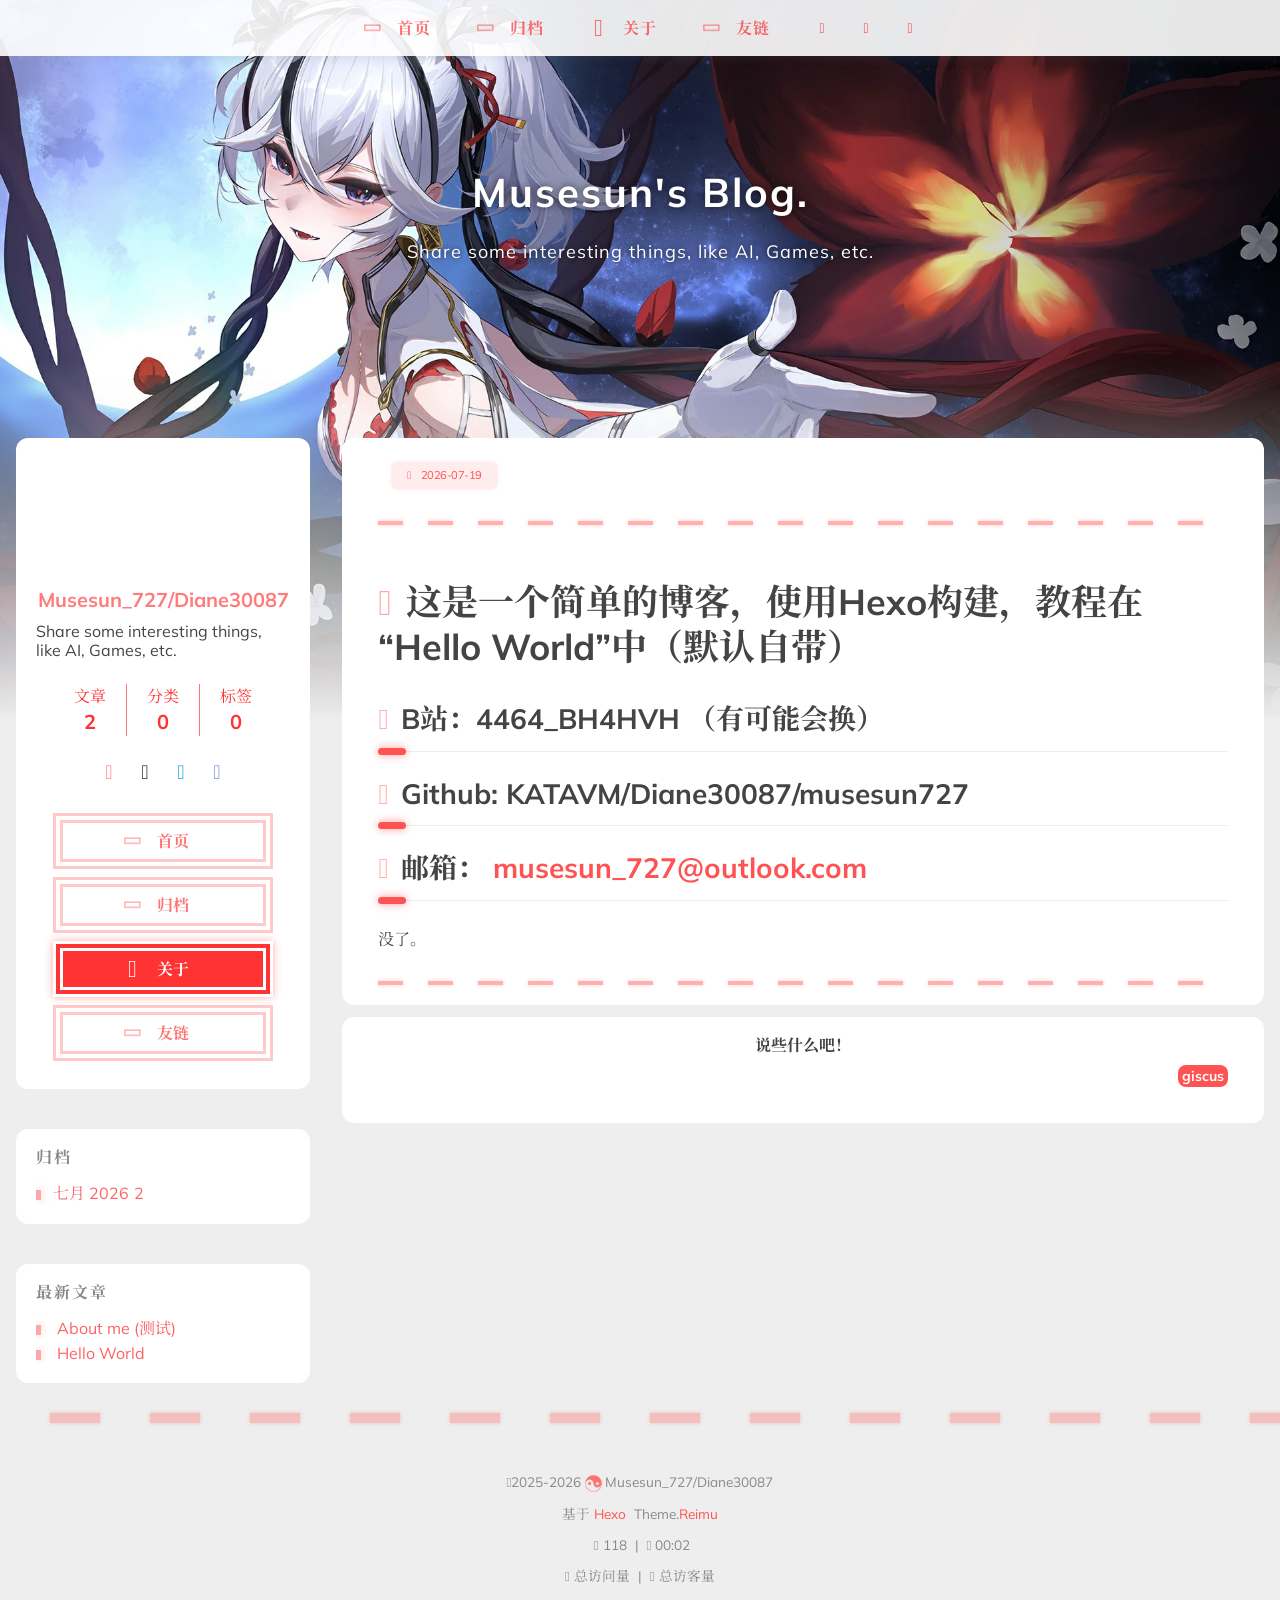
==== about/index.html @ 5d62bbdc "Site updated: 2026-07-19 17:03:33" ====
<!DOCTYPE html>
  <html lang="zh-CN"  
      data-theme-mode="auto"
  >
  <head>
  <meta charset="utf-8">
  
  
    <script async src="https://hm.baidu.com/hm.js?true"></script>
  <script data-pjax>
    var _hmt = _hmt || [];
    _hmt.push(["_trackPageview", location.pathname]);
  </script>

  <script>window.REIMU_CONFIG = {};window.REIMU_CONFIG.icon_font = '4552607_ex15nbittbh';window.REIMU_CONFIG.clipboard_tips = {"success":{"zh-CN":"复制成功 (*^▽^*)"},"fail":{"zh-CN":"复制失败 (ﾟ⊿ﾟ)ﾂ"},"copyright":{"enable":false,"count":50,"license_type":"by-nc-sa"}};window.REIMU_CONFIG.clipboard_tips.copyright.content = '本博客所有文章除特别声明外，均采用 BY-NC-SA 许可协议。转载请注明出处！';window.REIMU_CONFIG.code_block = {"expand":true};window.REIMU_CONFIG.base = 'https://musesun727.github.io';window.REIMU_CONFIG.relative = '/';</script>
  <title>
    Musesun&#39;s Blog.
  </title>
  <meta name="viewport" content="width=device-width, initial-scale=1, shrink-to-fit=no">
    <link rel="preconnect" href="https://fonts.gstatic.com" crossorigin><link rel="preload" as="style" href="https://fonts.googleapis.com/css?family=Mulish:400,400italic,700,700italic|Noto Serif SC:400,400italic,700,700italic&display=swap"><link rel="stylesheet" href="https://fonts.googleapis.com/css?family=Mulish:400,400italic,700,700italic|Noto Serif SC:400,400italic,700,700italic&display=swap" media="print" onload="this.media='all'">
    <link rel="preload" href="//at.alicdn.com/t/c/font_4552607_ex15nbittbh.woff2" as="font" type="font/woff2" crossorigin="anonymous">
    
<link rel="stylesheet" href="/css/loader.css">

    <meta name="description" content="这是一个简单的博客，使用Hexo构建，教程在“Hello World”中（默认自带）  B站：4464_BH4HVH （有可能会换）  Github: KATAVM&#x2F;Diane30087&#x2F;musesun727  邮箱： musesun_727@outlook.com 没了。">
<meta property="og:type" content="website">
<meta property="og:title" content="Musesun&#39;s Blog.">
<meta property="og:url" content="https://musesun727.github.io/about/index.html">
<meta property="og:site_name" content="Musesun&#39;s Blog.">
<meta property="og:description" content="这是一个简单的博客，使用Hexo构建，教程在“Hello World”中（默认自带）  B站：4464_BH4HVH （有可能会换）  Github: KATAVM&#x2F;Diane30087&#x2F;musesun727  邮箱： musesun_727@outlook.com 没了。">
<meta property="og:locale" content="zh_CN">
<meta property="og:image" content="https://musesun727.github.io/images/banner.webp">
<meta property="article:published_time" content="2026-07-19T08:50:37.667Z">
<meta property="article:modified_time" content="2026-07-19T08:50:37.667Z">
<meta property="article:author" content="Musesun_727&#x2F;Diane30087">
<meta name="twitter:card" content="summary">
<meta name="twitter:image" content="https://musesun727.github.io/images/banner.webp">
    <link rel="alternate" href="/atom.xml" title="Musesun's Blog." type="application/atom+xml">
    <link rel="shortcut icon" href="/images/favicon.ico">
  
<link rel="stylesheet" href="/css/style.css">

  <link rel="preload" as="style" onload="this.onload=null;this.rel='stylesheet'" href="https://npm.webcache.cn/photoswipe@5.4.4/dist/photoswipe.css" integrity="sha384-IfxC36XL/toUyJ939C73PcgMuRzAZuIzZxE38drsmO5p6jD7ei+Zx/1oA/0l8ysE" crossorigin="anonymous">
      <link rel="preload" as="style" onload="this.onload=null;this.rel='stylesheet'" href="https://npm.webcache.cn/katex@0.16.24/dist/katex.min.css" integrity="sha384-tTgKLjMYmJr94v8qu2PE5MUGSMbyN2xiH266JUB3gpm8vnnJywd1dWSOEfrFz+YI" crossorigin="anonymous">
    
<script src="https://npm.webcache.cn/pace-js@1.2.4/pace.min.js" integrity="sha384-k6YtvFUEIuEFBdrLKJ3YAUbBki333tj1CSUisai5Cswsg9wcLNaPzsTHDswp4Az8" crossorigin="anonymous"></script>

    
<link rel="stylesheet" href="https://npm.webcache.cn/@reimujs/aos@0.1.2/dist/aos.css" integrity="sha384-GMRP93c6Hkz9JVKGAuRR3nTS7M07RwPgTFenXiosjq2VbVgvdDNcz1g6Mkj8AONa" crossorigin="anonymous">

<meta name="generator" content="Hexo 8.1.2"></head>

  <body>
      <div id='loader'>
    <div class="loading-left-bg loading-bg"></div>
    <div class="loading-right-bg loading-bg"></div>
    <div class="spinner-box">
      <div class="loading-taichi rotate">
          <svg width="150" height="150" viewBox="0 0 1024 1024" class="icon" version="1.1" xmlns="https://www.w3.org/2000/svg" shape-rendering="geometricPrecision">
            <path d="M303.5 432A80 80 0 0 1 291.5 592A80 80 0 0 1 303.5 432z" fill="var(--red-1, #ff5252)" />
            <path d="M512 65A447 447 0 0 1 512 959L512 929A417 417 0 0 0 512 95A417 417 0 0 0 512 929L512 959A447 447 0 0 1 512 65z 
           M512 95A417 417 0 0 1 929 512A208.5 208.5 0 0 1 720.5 720.5L720.5 592A80 80 0 0 0 720.5 432A80 80 0 0 0 720.5 592L720.5 720.5A208.5 208.5 0 0 1 512 512A208.5 208.5 0 0 0 303.5 303.5A208.5 208.5 0 0 0 95 512A417 417 0 0 1 512 95z" fill="var(--red-1, #ff5252)" />
          </svg>
      </div>
      <div class="loading-word">少女祈祷中...</div>
    </div>
  </div>
  <script>
    var time = null;
    var loaderEl = document.getElementById('loader');
    var startLoading = () => {
      time = Date.now();
      loaderEl.classList.remove("loading");
    }
    var hideLoader = () => {
      document.body.style.overflow = 'auto';
      loader.classList.add('loading');
    };

    var endLoading = () => {
      if (!time) {
        hideLoader();
      } else {
        if (Date.now() - time > 500) {
          time = null;
          hideLoader();
        } else {
          setTimeout(endLoading, 500 - (Date.now() - time));
          time = null;
        }
      }
    }
    window.addEventListener('DOMContentLoaded', endLoading);
    loaderEl.addEventListener('click', endLoading);
  </script>
<div id="copy-tooltip"></div>
<div id="heatmap-tooltip"></div>


    <div id="container">
      <div id="wrap">
        <div id="header-nav">
  <nav id="main-nav" aria-label="Primary navigation">
        <a class="main-nav-link-wrap" href="/">
            <div class="main-nav-icon icon rotate">
                &#xe62b;
            </div>
          <span class="main-nav-link">首页</span>
        </a>
        <a class="main-nav-link-wrap" href="/archives">
            <div class="main-nav-icon icon rotate">
                &#xe62b;
            </div>
          <span class="main-nav-link">归档</span>
        </a>
        <a class="main-nav-link-wrap" href="/about">
            <div class="main-nav-icon icon ">
                  &#xf0c1;
            </div>
          <span class="main-nav-link">关于</span>
        </a>
        <a class="main-nav-link-wrap" href="/friend">
            <div class="main-nav-icon icon rotate">
                &#xe62b;
            </div>
          <span class="main-nav-link">友链</span>
        </a>
    <a id="main-nav-toggle" class="nav-icon" aria-label="Toggle navigation" role="button"></a>
  </nav>
  <nav id="sub-nav" aria-label="Secondary navigation">
      <a id="nav-rss-link" class="nav-icon" href="/atom.xml" title="RSS 订阅" aria-label="RSS 订阅" target="_blank"></a>
      <a id="nav-search-btn" class="nav-icon popup-trigger" title="搜索" aria-label="搜索"></a>
  </nav>
</div>
<header id="header" aria-label="Site header">
      <picture>
      </picture>
        <img  fetchpriority="high" src="/images/banner.webp" alt="">
  <div id="header-outer">
    <div id="header-title">
          <span id="logo">
            <h1 data-aos="slide-up">Musesun&#39;s Blog.</h1>
          </span>
        <h2 id="subtitle-wrap" data-aos="slide-down">
              <span id="subtitle">Share some interesting things, like AI, Games, etc.</span>
        </h2>
    </div>
  </div>
</header>

        <div id="content" aria-label="Page content" class="sidebar-left"  >
          <aside id="sidebar" aria-label="Sidebar">
  <div class="sidebar-wrapper-container ">
  <div class="sidebar-wrapper">
    <div class="sidebar-wrap" data-aos="fade-up">
        <div class="sidebar-author">
  <img data-src="/avatar/avatar.png" data-sizes="auto" alt="Musesun_727/Diane30087" class="lazyload">
  <div class="sidebar-author-name">Musesun_727/Diane30087</div>
  <div class="sidebar-description">Share some interesting things, like AI, Games, etc.</div>
</div>
<div class="sidebar-state">
  <div class="sidebar-state-article">
    <div>文章</div>
    <div class="sidebar-state-number">2</div>
  </div>
  <div class="sidebar-state-category">
    <div>分类</div>
    <div class="sidebar-state-number">0</div>
  </div>
  <div class="sidebar-state-tag">
    <div>标签</div>
    <div class="sidebar-state-number">0</div>
  </div>
</div>
<div class="sidebar-social" >
    <div class="icon-email sidebar-social-icon">
      <a href=mailto:musesun_727@outlook.com itemprop="url" target="_blank" aria-label="email" rel="noopener nofollow noreferrer"></a>
    </div>
    <div class="icon-github sidebar-social-icon">
      <a href=https://github.com/KATAVM itemprop="url" target="_blank" aria-label="github" rel="noopener nofollow noreferrer"></a>
    </div>
    <div class="icon-bilibili sidebar-social-icon">
      <a href=https://space.bilibili.com/1341647978?spm_id_from=333.1007.0.0 itemprop="url" target="_blank" aria-label="bilibili" rel="noopener nofollow noreferrer"></a>
    </div>
    <div class="icon-discord sidebar-social-icon">
      <a href=https://discordapp.com/users/musesun-_- itemprop="url" target="_blank" aria-label="discord" rel="noopener nofollow noreferrer"></a>
    </div>
</div>
<div class="sidebar-menu">
      <div class="sidebar-menu-link-wrap">
        <a class="sidebar-menu-link-dummy" href="/" aria-label="首页"></a>
          <div class="sidebar-menu-icon icon rotate">
              &#xe62b;
          </div>
        <div class="sidebar-menu-link">首页</div>
      </div>
      <div class="sidebar-menu-link-wrap">
        <a class="sidebar-menu-link-dummy" href="/archives" aria-label="归档"></a>
          <div class="sidebar-menu-icon icon rotate">
              &#xe62b;
          </div>
        <div class="sidebar-menu-link">归档</div>
      </div>
      <div class="sidebar-menu-link-wrap">
        <a class="sidebar-menu-link-dummy" href="/about" aria-label="关于"></a>
          <div class="sidebar-menu-icon icon ">
                &#xf0c1;
          </div>
        <div class="sidebar-menu-link">关于</div>
      </div>
      <div class="sidebar-menu-link-wrap">
        <a class="sidebar-menu-link-dummy" href="/friend" aria-label="友链"></a>
          <div class="sidebar-menu-icon icon rotate">
              &#xe62b;
          </div>
        <div class="sidebar-menu-link">友链</div>
      </div>
</div>

    </div>
  </div>
  <div class="sidebar-widget">
      
      
      
        <div class="widget-wrapper">
    <div class="widget-wrap" data-aos="fade-up">
      <h3 class="widget-title">归档</h3>
      <div class="widget">
        <ul class="archive-list"><li class="archive-list-item"><a class="archive-list-link" href="/archives/2026/07/">七月 2026</a><span class="archive-list-count">2</span></li></ul>
      </div>
    </div>
  </div>

        <div class="widget-wrapper">
    <div class="widget-wrap" data-aos="fade-up">
      <h3 class="widget-title">最新文章</h3>
      <div class="widget">
        <ul>
            <li>
              <a href="/2026/07/19/about/" title="About me (测试)">About me (测试)</a>
            </li>
            <li>
              <a href="/2026/07/19/hello-world/" title="Hello World">Hello World</a>
            </li>
        </ul>
      </div>
    </div>
  </div>

  </div>
  </div>
</aside>

          <section id="main" aria-label="Main content"><article id="page-" class="h-entry article" itemscope itemtype="https://schema.org/BlogPosting">
  <div class="article-inner" data-aos="fade-up">
    <div class="article-meta">
      <div class="article-date">
  <span class="article-date-link icon-calendar" data-aos="zoom-in">
    <time datetime="2026-07-19T08:50:37.667Z" itemprop="datePublished">2026-07-19</time>
    <time style="display: none;" id="post-update-time">2026-07-19</time>
  </span>
</div>

    </div>
    
    <div class="hr-line"></div>
    
    <div class="e-content article-entry" itemprop="articleBody">
        <h1 id="这是一个简单的博客使用hexo构建教程在hello-world中默认自带"><a class="markdownIt-Anchor" href="#这是一个简单的博客使用hexo构建教程在hello-world中默认自带"></a> 这是一个简单的博客，使用Hexo构建，教程在“Hello World”中（默认自带）</h1>
<h2 id="b站4464_bh4hvh-有可能会换"><a class="markdownIt-Anchor" href="#b站4464_bh4hvh-有可能会换"></a> B站：4464_BH4HVH （有可能会换）</h2>
<h2 id="github-katavmdiane30087musesun727"><a class="markdownIt-Anchor" href="#github-katavmdiane30087musesun727"></a> Github: KATAVM/Diane30087/musesun727</h2>
<h2 id="邮箱-musesun_727outlookcom"><a class="markdownIt-Anchor" href="#邮箱-musesun_727outlookcom"></a> 邮箱： <a href="mailto:musesun_727@outlook.com">musesun_727@outlook.com</a></h2>
<p>没了。</p>

    </div>
    <footer class="article-footer">
      
      
    </footer>
  </div>
  
</article>

  <section id="comments" data-aos="fade-up">
    <div class="comment-header">
        
      <h2 class="comment-title">说些什么吧！</h2>
      <div class="comment-selector">
        <div class="comment-selector-wrap">
            <div class="selector-item" data-selector="giscus">
              <span>giscus</span>
            </div>
        </div>
      </div>
    </div>
    <div class="comment-content">
          <div class="comment giscus-comment" data-aos="fade-up"
            id="giscus-comment">
          </div>
    </div>
  </section>

</section>
        </div>
        <footer id="footer" aria-label="Site footer">
  <div style="width: 100%; overflow: hidden">
    <div class="footer-line"></div>
  </div>
  <div id="footer-info">
    <div>
      <span class="icon-copyright"></span>
        2025-2026
        <span class="footer-info-sep rotate"></span>
      Musesun_727/Diane30087
    </div>
      <div>
        基于&nbsp;<a href="https://hexo.io/" rel="noopener nofollow noreferrer" target="_blank">Hexo</a>&nbsp;
        Theme.<a href="https://github.com/D-Sketon/hexo-theme-reimu" rel="noopener nofollow noreferrer" target="_blank">Reimu</a>
      </div>
      <div>
        <span class="icon-brush"></span>
        118
        &nbsp;|&nbsp;
        <span class="icon-coffee"></span>
        00:02
      </div>
      <div>
        <span class="icon-eye"></span>
        <span id="busuanzi_container_site_pv">总访问量&nbsp;<span id="busuanzi_value_site_pv"></span></span>
        &nbsp;|&nbsp;
        <span class="icon-user"></span>
        <span id="busuanzi_container_site_uv">总访客量&nbsp;<span id="busuanzi_value_site_uv"></span></span>
      </div>
  </div>
</footer>

          <div class="sidebar-top">
            <div class="sidebar-top-taichi rotate"></div>
            <div class="arrow-up"></div>
          </div>
        <div id="mask" class="hide"></div>
      </div>
      <nav id="mobile-nav" aria-label="Mobile navigation">
  <div class="sidebar-wrap">
      <div class="sidebar-author">
  <img data-src="/avatar/avatar.png" data-sizes="auto" alt="Musesun_727/Diane30087" class="lazyload">
  <div class="sidebar-author-name">Musesun_727/Diane30087</div>
  <div class="sidebar-description">Share some interesting things, like AI, Games, etc.</div>
</div>
<div class="sidebar-state">
  <div class="sidebar-state-article">
    <div>文章</div>
    <div class="sidebar-state-number">2</div>
  </div>
  <div class="sidebar-state-category">
    <div>分类</div>
    <div class="sidebar-state-number">0</div>
  </div>
  <div class="sidebar-state-tag">
    <div>标签</div>
    <div class="sidebar-state-number">0</div>
  </div>
</div>
<div class="sidebar-social" >
    <div class="icon-email sidebar-social-icon">
      <a href=mailto:musesun_727@outlook.com itemprop="url" target="_blank" aria-label="email" rel="noopener nofollow noreferrer"></a>
    </div>
    <div class="icon-github sidebar-social-icon">
      <a href=https://github.com/KATAVM itemprop="url" target="_blank" aria-label="github" rel="noopener nofollow noreferrer"></a>
    </div>
    <div class="icon-bilibili sidebar-social-icon">
      <a href=https://space.bilibili.com/1341647978?spm_id_from=333.1007.0.0 itemprop="url" target="_blank" aria-label="bilibili" rel="noopener nofollow noreferrer"></a>
    </div>
    <div class="icon-discord sidebar-social-icon">
      <a href=https://discordapp.com/users/musesun-_- itemprop="url" target="_blank" aria-label="discord" rel="noopener nofollow noreferrer"></a>
    </div>
</div>
<div class="sidebar-menu">
      <div class="sidebar-menu-link-wrap">
        <a class="sidebar-menu-link-dummy" href="/" aria-label="首页"></a>
          <div class="sidebar-menu-icon icon rotate">
              &#xe62b;
          </div>
        <div class="sidebar-menu-link">首页</div>
      </div>
      <div class="sidebar-menu-link-wrap">
        <a class="sidebar-menu-link-dummy" href="/archives" aria-label="归档"></a>
          <div class="sidebar-menu-icon icon rotate">
              &#xe62b;
          </div>
        <div class="sidebar-menu-link">归档</div>
      </div>
      <div class="sidebar-menu-link-wrap">
        <a class="sidebar-menu-link-dummy" href="/about" aria-label="关于"></a>
          <div class="sidebar-menu-icon icon ">
                &#xf0c1;
          </div>
        <div class="sidebar-menu-link">关于</div>
      </div>
      <div class="sidebar-menu-link-wrap">
        <a class="sidebar-menu-link-dummy" href="/friend" aria-label="友链"></a>
          <div class="sidebar-menu-icon icon rotate">
              &#xe62b;
          </div>
        <div class="sidebar-menu-link">友链</div>
      </div>
</div>

  </div>
</nav>

    </div>
      <div class="site-search">
        <div class="reimu-popup popup">
          <div class="reimu-search">
            <div class="reimu-search-input-icon"></div>
            <div id="reimu-search-input"></div>
            <div class="popup-btn-close"></div>
          </div>
          <div class="reimu-results">
            <div id="reimu-stats"></div>
            <div id="reimu-hits"></div>
            <div id="reimu-pagination" class="reimu-pagination"></div>
          </div>
          <img class="reimu-bg" src="/images/reimu.png" loading="lazy" decoding="async" fetchpriority="low"/>
        </div>
      </div>
    
<script src="https://npm.webcache.cn/lazysizes@5.3.2/lazysizes.min.js" integrity="sha384-3gT&#x2F;vsepWkfz&#x2F;ff7PpWNUeMzeWoH3cDhm&#x2F;A8jM7ouoAK0&#x2F;fP&#x2F;9bcHHR5kHq2nf+e" crossorigin="anonymous"></script>


<script src="https://npm.webcache.cn/clipboard@2.0.11/dist/clipboard.min.js" integrity="sha384-J08i8An&#x2F;QeARD9ExYpvphB8BsyOj3Gh2TSh1aLINKO3L0cMSH2dN3E22zFoXEi0Q" crossorigin="anonymous"></script>




<script src="/js/script.js"></script>


  
<script src="/js/aos.js"></script>

  <script>
    var aosInit = () => {
      AOS.init({
        duration: 1000,
        easing: "ease",
        once: true,
        offset: 50,
      });
    };
    if (document.readyState === 'loading') {
      document.addEventListener('DOMContentLoaded', aosInit);
    } else {
      aosInit();
    }
  </script>


<script src="/js/pjax_script.js" data-pjax></script>


  
<script src="/js/generator_search.js" defer></script>



  <script>
    var setupFirework = () => {
      if (!false || !window.matchMedia('(max-width: 768px)').matches) {
        window.firework && window.firework(JSON.parse('{"excludeElements":["a","button"],"particles":[{"shape":"circle","move":["emit"],"easing":"easeOutExpo","colors":["var(--red-1)","var(--red-2)","var(--red-3)","var(--red-4)"],"number":20,"duration":[1200,1800],"shapeOptions":{"radius":[16,32],"alpha":[0.3,0.5]}},{"shape":"circle","move":["diffuse"],"easing":"easeOutExpo","colors":["var(--red-0)"],"number":1,"duration":[1200,1800],"shapeOptions":{"radius":20,"alpha":[0.2,0.5],"lineWidth":6}}]}'));
      }
    }
  </script>
  
<script src="https://npm.webcache.cn/mouse-firework@0.2.0/dist/index.umd.js" integrity="sha384-qi9WggRt19tv8Vc7pCHW3ulMNLwrn515zaLEWZjl1px07vz8+pUoWX8n1rgq282T" crossorigin="anonymous" onload="setupFirework()" defer></script>






<div id="lazy-script">
  <div>
      
      
      <script data-pjax>
        window.REIMU_POST = {
          author: "Musesun_727/Diane30087",
          title: "",
          url: "https://musesun727.github.io/about/index.html",
          excerpt: "",
          description: "",
          stripContent: " 这是一个简单的博客，使用Hexo构建，教程在“Hello World”中（默认自带）  B站：4464_BH4HVH （有可能会换）  Github: KATAVM/Diane30087/musesun727  邮箱： musesun_727@outlook.com 没了。 ",
          date: "Sun Jul 19 2026 16:50:37 GMT+0800",
          updated: "Sun Jul 19 2026 16:50:37 GMT+0800",
          cover: "/images/banner.webp",
        };
      </script>
        
<script src="/js/insert_highlight.js" data-pjax></script>

      
<script src="/js/tabs.js" data-pjax defer></script>

      <script type="module" data-pjax>
        (async () => {
          const PhotoSwipeLightbox = (await safeImport("https://npm.webcache.cn/photoswipe@5.4.4/dist/photoswipe-lightbox.esm.min.js", "sha384-DiL6M/gG+wmTxmCRZyD1zee6lIhawn5TGvED0FOh7fXcN9B0aZ9dexSF/N6lrZi/")).default;
          const initPswp = (gallery, children) => {
            if (_$$(`${gallery} ${children}`).length > 0) {
              new PhotoSwipeLightbox({
                gallery,
                children,
                pswpModule: () => safeImport("https://npm.webcache.cn/photoswipe@5.4.4/dist/photoswipe.esm.min.js", "sha384-WkkO3GCmgkC3VQWpaV8DqhKJqpzpF9JoByxDmnV8+oTJ7m3DfYEWX1fu1scuS4+s")
              }).init();
            }
          }
          const pswp = () => {
            initPswp('.article-entry', 'a.article-gallery-item');
            initPswp('.article-gallery', 'a.article-gallery-item');
          }
          pswp();
        })();
      </script>
        

<script data-pjax>
  var loadScript = (src, integrity) => {
    const script = document.createElement('script');
    script.src = src;
    if (integrity) script.integrity = integrity;
    script.crossOrigin = 'anonymous';
    return script;
  };

  var commentConfigKeys = ["giscus"];
  var commentConfig = {
    giscus: {
      enable: true,
      load: async () => {
        const container = document.querySelector('.giscus-comment');
        if (!container) return;
        container.style.display = 'block';

        // 删除可能已存在的 giscus 脚本和 iframe
        const existingScript = container.querySelector('script[src*="giscus.app/client.js"]');
        if (existingScript) existingScript.remove();
        const existingFrame = document.querySelector('iframe.giscus-frame');
        if (existingFrame) existingFrame.remove();

        const giscusScript = document.createElement('script');
        const domMode = document.documentElement.getAttribute("data-theme");
        const defaultTheme = { dark: 'dark', light: 'light' };
        const customTheme = {
          dark: '' ? '' : new URL('/css/giscus_reimu_dark.css', window.location.origin).href,
          light:'' ? '' : new URL('/css/giscus_reimu_light.css', window.location.origin).href
        }; 
        const hasGiscusCorsHeader = async (url) => {
          if (!url) return false;
          if (!url.startsWith('http')) return true; // not a url, maybe a name of built-in theme
          try {
            let response = await fetch(url, { method: 'HEAD', cache: 'no-store' });
            if (response.status === 405) {
              response = await fetch(url, { method: 'GET', cache: 'no-store' });
            }
            const allowOrigin = response.headers.get('access-control-allow-origin') || '';
            return allowOrigin === '*' || allowOrigin.split(',').map(value => value.trim()).includes('https://giscus.app');
          } catch {
            return false;
          }
        };
        let giscusTheme = defaultTheme;
        const [darkCorsOk, lightCorsOk] = await Promise.all([
          hasGiscusCorsHeader(customTheme.dark),
          hasGiscusCorsHeader(customTheme.light)
        ]);
        if (darkCorsOk && lightCorsOk) {
          giscusTheme = customTheme;
        }

        const docLang = document.documentElement.lang || 'en';
        const langBase = docLang.split('-')[0];
        const supportedLangs = ['ar', 'be', 'bg', 'ca', 'cs', 'da', 'de', 'en', 
        'eo', 'es', 'eu', 'fa', 'fr', 'gr', 'hbs', 'he', 'hu', 'id', 'it', 'ja', 
        'kh', 'ko', 'nl', 'pl', 'pt', 'ro', 'ru', 'th', 'tr', 'uk', 'uz', 'vi', 'zh-CN', 'zh-HK', 'zh-TW'];
        const giscusLang = supportedLangs.includes(docLang) ? docLang : supportedLangs.includes(langBase) ? langBase : 'en';

        giscusScript.src = 'https://giscus.app/client.js';
        giscusScript.setAttribute('data-repo', 'KATAVM/gs_app');
        giscusScript.setAttribute('data-repo-id', 'R_kgDOTc-tSQ');
        giscusScript.setAttribute('data-category', 'General'); 
        giscusScript.setAttribute('data-category-id', 'DIC_kwDOTc-tSc4DBgKu');
        giscusScript.setAttribute('data-mapping', '0');
        giscusScript.setAttribute('data-strict', '0');
        giscusScript.setAttribute('data-reactions-enabled', '1');
        giscusScript.setAttribute('data-emit-metadata', '0');
        giscusScript.setAttribute('data-input-position', 'bottom');
        giscusScript.setAttribute('data-theme', domMode === 'dark' ? giscusTheme.dark : giscusTheme.light);
        giscusScript.setAttribute('data-lang', giscusLang);
        giscusScript.setAttribute('crossorigin', 'anonymous');
        giscusScript.async = true;
        container.appendChild(giscusScript);
        const themeHandler = (e) => {
          const isDark = e.detail.isDark;
          const iframe = document.querySelector('iframe.giscus-frame');
          if (!iframe || !iframe.contentWindow) {
            document.body.removeEventListener('reimu:theme-set', themeHandler);
            return;
          }
          iframe.contentWindow.postMessage({ giscus: { setConfig: { theme: isDark ? giscusTheme.dark : giscusTheme.light } } }, 'https://giscus.app');
        };
        document.body.addEventListener('reimu:theme-set', themeHandler);
      }
    },
  }
  commentConfig.enable = commentConfigKeys.some(key => commentConfig[key].enable);

  var defaultComment = '';
  if (commentConfig.enable) {
    // 1. 首先检查localStorage中是否有保存的评论类型
    var savedCommentType = localStorage.getItem('commentType');
    
    // 2. 如果localStorage中有值且对应的评论系统可用，就使用它
    if (savedCommentType) {
      if (commentConfig[savedCommentType]?.enable) {
        defaultComment = savedCommentType;
      }
    }
    
    // 3. 如果localStorage无效，检查配置的默认评论系统
    if (!defaultComment) {
      var configDefault = 'waline';
      if (commentConfig[configDefault]?.enable) {
        defaultComment = configDefault;
      }
    }
    
    // 4. 如果前两项都无效，按指定顺序找到第一个可用的评论系统
    if (!defaultComment) {
      defaultComment = commentConfigKeys.find(sys => commentConfig[sys].enable) || '';
    }
  }
  function loadComments() {
    if (!commentConfig.enable) return;
    const loadedComments = {
      valine: false,
      waline: false,
      twikoo: false,
      gitalk: false,
      giscus: false,
      utterances: false,
      beaudar: false,
      disqus: false,
    };

    // 隐藏所有评论容器
    const hideAllComments = () => {
      const commentContainers = document.querySelectorAll('.comment');
      commentContainers.forEach(container => {
        container.style.display = 'none';
      });
    };

    // 按需加载评论系统
    const loadCommentSystem = (type) => {
      if (loadedComments[type]) {
        // 如果已加载，只需显示对应容器
        document.querySelector(`.${type}-comment`).style.display = 'block';
        return;
      }

      // 根据类型加载对应的脚本
      commentConfig[type]?.load();
      loadedComments[type] = true;
    };

    // 评论组件选择器
    const changeActiveCommentItems = (item) => {
      const commentItems = document.querySelectorAll('.selector-item');
      for (let i = 0; i < commentItems.length; i++) {
        commentItems[i].classList.remove('active');
      }
      item.classList.add('active');

      // 获取要加载的评论系统类型
      const commentType = item.getAttribute('data-selector');

      // 隐藏所有评论系统
      hideAllComments();

      // 加载选中的评论系统
      loadCommentSystem(commentType);
    };

    const commentInit = () => {
      // 评论组件选择器点击事件
      const commentItems = document.querySelectorAll('.selector-item');
      for (let item of commentItems) {
        item.addEventListener('click', () => {
          // 保存选择器状态
          const commentType = item.getAttribute('data-selector');
          window.localStorage.setItem('commentType', commentType);
          // 切换选中状态
          changeActiveCommentItems(item);
        });
      }

      // 检查是否需要加载默认评论系统
      if (defaultComment) {
        const defaultSelectorItem = document.querySelector(`[data-selector="${defaultComment}"]`);
        if (!defaultSelectorItem) return;
        defaultSelectorItem.style.display = 'block';
        defaultSelectorItem.classList.add('active');
        loadCommentSystem(defaultComment);
      }
    }

    if (document.readyState === 'loading') {
      document.addEventListener('DOMContentLoaded', commentInit);
    } else {
      commentInit();
    }
  };
  loadComments();
</script>

  </div>
</div>


  <script>
    console.log(String.raw`%c 
 ______     ______     __     __    __     __  __    
/\  == \   /\  ___\   /\ \   /\ "-./  \   /\ \/\ \   
\ \  __<   \ \  __\   \ \ \  \ \ \-./\ \  \ \ \_\ \  
 \ \_\ \_\  \ \_____\  \ \_\  \ \_\ \ \_\  \ \_____\ 
  \/_/ /_/   \/_____/   \/_/   \/_/  \/_/   \/_____/ 
                                                  
`,'color: #ff5252;')
    console.log('%c Theme.Reimu v' + '1.12.5' + ' %c https://github.com/D-Sketon/hexo-theme-reimu ', 'color: white; background: #ff5252; padding:5px 0;', 'padding:4px;border:1px solid #ff5252;')
  </script>
  


  
<script src="https://npm.webcache.cn/busuanzi@2.3.0/bsz.pure.mini.js" integrity="sha384-0M75wtSkhjIInv4coYlaJU83+OypaRCIq2SukQVQX04eGTCBXJDuWAbJet56id+S" crossorigin="anonymous" async></script>


<script>
  if ('serviceWorker' in navigator) {
    navigator.serviceWorker.getRegistrations().then((registrations) => {
      for (let registration of registrations) {
        registration.unregister();
      }
    });
  }
</script>

    
<script src="https://npm.webcache.cn/katex@0.16.24/dist/katex.min.js" integrity="sha384-MWNUH0WmtsYGhn2cbH6ELRCbf9LG3QDqCC+gqPB3IBNO35xjZK3Ejb6oONRpDbPg" crossorigin="anonymous" defer data-pjax></script>

    
<script src="https://npm.webcache.cn/katex@0.16.24/dist/contrib/auto-render.min.js" integrity="sha384-hCXGrW6PitJEwbkoStFjeJxv+fSOOQKOPbJxSfM6G5sWZjAyWhXiTIIAmQqnlLlh" crossorigin="anonymous" defer onload="renderMathInElement(_$(&#39;article&#39;), {delimiters: [{left: &#39;$$&#39;, right: &#39;$$&#39;, display: true},{left: &#39;$&#39;, right: &#39;$&#39;, display: false}]});" data-pjax></script>

  


  </body>
  </html>
---- css/loader.css ----
[data-theme='dark'] #loader .loading-bg {
  background-color: rgba(37,37,37,0.9);
}
[data-theme='dark'] #loader .spinner-box .loading-word {
  color: var(--red-1, #ff5252);
}
#loader .loading-bg {
  position: fixed;
  z-index: 1000;
  width: 50%;
  height: 100%;
  background-color: rgba(255,255,255,0.9);
  transition: 0.8s;
}
#loader .loading-right-bg {
  right: 0;
}
#loader .spinner-box {
  position: fixed;
  z-index: 1001;
  display: flex;
  justify-content: center;
  align-items: center;
  width: 100%;
  height: 100vh;
  opacity: 1;
  transition: 0.5s;
}
#loader .spinner-box .loading-taichi {
  opacity: 0.8;
}
#loader .spinner-box .rotate {
  animation: rotate-all 2s linear infinite;
}
#loader .spinner-box .loading-word {
  position: absolute;
  color: var(--red-1, #ff5252);
  top: calc(50% + 110px);
  left: 50%;
  transform: translate(-50%, -50%);
  font: 700 1.2rem  'Mulish','Noto Serif SC', '-apple-system','PingFang SC','Microsoft YaHei','sans-serif';
}
#loader.loading .loading-left-bg {
  transform: translate(-100%, 0);
}
#loader.loading .loading-right-bg {
  transform: translate(100%, 0);
}
#loader.loading .spinner-box {
  opacity: 0;
  visibility: hidden;
}
@keyframes rotate-all {
  100% {
    transform: rotate(360deg);
  }
}
---- css/style.css ----
:root {
  --red-0: #ff0000;
  --red-1: #ff5252;
  --red-2: #ff7c7c;
  --red-3: #ffafaf;
  --red-4: #ffd0d0;
  --red-5: #ffecec;
  --red-5-5: #fff3f3;
  --red-6: #fff7f7;
  --grey-9: #888;
  --grey-7: var(--color-default);
  --color-archive-year: #000;
  --color-default: #444;
  --color-border: var(--red-3);
  --color-link: var(--red-1);
  --color-background: #eee;
  --color-code-background: #f8f8f8;
  --color-header-background: rgba(255,255,255,0.9);
  --color-footer-background: #fff;
  --color-mobile-nav-background: #fff;
  --color-wrap: #fff;
  --color-sticky: #fff;
  --color-h2-border: #eee;
  --color-meta-shadow: var(--red-6);
  --color-hover-shadow: rgba(120,120,120,0.15);
  --color-h2-after: var(--red-1);
  --color-red-6-shadow: rgba(255, 78, 78, 0.6);
  --color-red-3-shadow: rgba(255, 78, 78, 0.3);
  --highlight-nav: #f5f5f5;
  --highlight-scrollbar: #d6d6d6;
  --highlight-background: #fdfdfd;
  --highlight-selection: #e9e9e988;
  --highlight-foreground: #24292e;
  --highlight-comment: #7d7d7d;
  --highlight-red: #d73a49;
  --highlight-orange: #e36209;
  --highlight-yellow: #cb911d;
  --highlight-green: #22863a;
  --highlight-aqua: #005cc5;
  --highlight-blue: #032f62;
  --highlight-purple: #6f42c1;
  --highlight-deletion: #b31d28;
  --highlight-deletion-bg: #ffeef0;
  --highlight-addition: #22863a;
  --highlight-addition-bg: #f0fff4;
  --cursor-default: url("../images/cursor/reimu-cursor-default.png"), auto;
  --cursor-pointer: url("../images/cursor/reimu-cursor-pointer.png"), pointer;
  --cursor-text: url("../images/cursor/reimu-cursor-text.png"), text;
  --footer-icon: url("../images/taichi.png");
  --sponsor-icon: url("../images/taichi.png");
  --top-icon: url("../images/taichi.png");
  --shadow-meta: 0 0 5px 2px var(--color-meta-shadow);
  --shadow-meta-hover: 0 0 6px 4px var(--color-meta-shadow);
  --shadow-card: 0 0 10px 2px var(--color-hover-shadow);
  --shadow-card-hover: 0 0 10px 4px var(--color-hover-shadow);
  --shadow-red-6-shadow: 0 0 8px var(--color-red-6-shadow);
}
[data-theme='dark']:root {
  --red-0: var(--red-1);
  --red-4: rgba(255, 208, 208, 0.5);
  --red-5: rgba(255,228,228,0.15);
  --red-5-5: rgba(255,236,236,0.05);
  --red-6: rgba(255, 243, 243, 0.2);
  --color-archive-year: #999;
  --color-default: #999;
  --color-border: var(--red-5);
  --color-background: #21252b;
  --color-code-background: rgba(232,232,232,0.1);
  --color-header-background: #222;
  --color-footer-background: #21252b;
  --color-mobile-nav-background: #21252b;
  --color-wrap: #272b30;
  --color-h2-border: #47474a;
  --color-meta-shadow: rgba(0,0,0,0.2);
  --color-hover-shadow: rgba(0,0,0,0.2);
  --highlight-nav: #222830;
  --highlight-scrollbar: #454d59;
  --highlight-background: #1e2027;
  --highlight-selection: #51515155;
  --highlight-foreground: #c9d1d9;
  --highlight-comment: #8b949e;
  --highlight-red: #ff7b72;
  --highlight-orange: #ffa657;
  --highlight-yellow: #ffcc66;
  --highlight-green: #7ee787;
  --highlight-aqua: #a5d6ff;
  --highlight-blue: #79c0ff;
  --highlight-purple: #d2a8ff;
  --highlight-deletion: #ffa198;
  --highlight-deletion-bg: #490202;
  --highlight-addition: #7ee787;
  --highlight-addition-bg: #04260f;
}
[data-theme='dark']:root img {
  filter: brightness(70%);
}
[data-theme='dark']:root .pswp__img {
  opacity: 1;
  filter: none;
  animation: none;
}
[data-theme='dark']:root img.lazyloaded {
  opacity: 1;
  animation: blur-darken 0.8s ease-in-out forwards;
}
body [data-aos='fade-up'] {
  transform: translate3d(0, 30px, 0);
}
body [data-aos='zoom-in'] {
  transform: scale(0.8);
}
[data-aos^=fade],
[data-aos^=zoom] {
  transition-property: all !important;
}
@keyframes blur {
  0% {
    filter: blur(10px);
  }
  to {
    filter: blur(0);
  }
}
@keyframes blur-darken {
  0% {
    filter: blur(10px) brightness(70%);
  }
  to {
    filter: blur(0) brightness(70%);
  }
}
@keyframes fade-in-blur {
  0% {
    opacity: 0;
    filter: blur(10px);
  }
  100% {
    opacity: 1;
    filter: blur(0);
  }
}
@keyframes rotate-all {
  100% {
    transform: rotate(360deg);
  }
}
@keyframes transform-all {
  100% {
    transform: translateX(-100px);
  }
}
.article-entry h1 {
  font-size: 2.25em;
}
.article-entry h2 {
  font-size: 1.75em;
  position: relative;
}
.article-entry h2:before {
  content: '';
  position: absolute;
  width: 100%;
  border-bottom: 1px solid var(--color-h2-border);
  bottom: -15px;
  box-sizing: unset;
  transition: 1s;
}
.article-entry h2:after {
  content: '';
  position: absolute;
  background: var(--color-h2-after);
  width: 1em;
  height: 7px;
  bottom: -18px;
  left: 0;
  border-radius: 8px;
  box-shadow: var(--shadow-red-6-shadow);
  transition: 0.3s;
}
.article-entry h2:hover:after {
  width: 3em;
}
.article-entry h3 {
  font-size: 1.5em;
}
.article-entry h4 {
  font-size: 1.25em;
}
.article-entry h5 {
  font-size: 1em;
}
.article-entry h6 {
  font-size: 1em;
  color: var(--grey-9);
}
.article-entry hr {
  margin: 12px 0;
  opacity: 0.3;
  height: 4px;
  background-image: linear-gradient(to right, var(--red-0) 50%, transparent 0%);
  background-size: 50px 4px;
  background-repeat: repeat-x;
  border: none;
  filter: drop-shadow(0px 0px 2px var(--red-1));
  transition: opacity 0.3s, color 0.3s;
}
.article-entry hr:hover {
  opacity: 0.5;
}
.article-entry strong {
  font-weight: bold;
}
.article-entry em,
.article-entry cite {
  font-style: italic;
}
.article-entry sup,
.article-entry sub {
  font-size: 0.75em;
  line-height: 0;
  position: relative;
  vertical-align: baseline;
}
.article-entry sup {
  top: -0.5em;
}
.article-entry sub {
  bottom: -0.2em;
}
.article-entry small {
  font-size: 0.85em;
}
.article-entry acronym,
.article-entry abbr {
  text-decoration: none;
  border-bottom: 1px dotted;
}
.article-entry ul,
.article-entry ol,
.article-entry dl {
  margin: 0 20px;
  line-height: 1.67;
}
.article-entry ul ul,
.article-entry ol ul,
.article-entry ul ol,
.article-entry ol ol {
  margin-top: 0;
  margin-bottom: 0;
}
.article-entry ul {
  list-style: disc;
}
.article-entry ol {
  list-style: decimal;
}
.article-entry dt {
  font-weight: bold;
}
@font-face {
  font-family: 'iconfont';
  src: url("//at.alicdn.com/t/c/font_4552607_ex15nbittbh.woff2") format('woff2');
  font-display: swap;
}
.archives-tag-list-link:before {
  font-family: 'iconfont';
  content: '\e622';
}
.archives-category-list-link:before {
  font-family: 'iconfont';
  content: '\e604';
}
.article-date-link:before {
  font-family: 'iconfont';
  content: '\e606';
}
.article-category-link:before {
  font-family: 'iconfont';
  content: '\e604';
}
.article-tag-list-link:before {
  font-family: 'iconfont';
  content: '\e622';
}
.article-comment-link:before {
  font-family: 'iconfont';
  content: '\e608';
}
.icon-copyright:before {
  font-family: 'iconfont';
  content: '\e60a';
}
.icon-brush:before {
  font-family: 'iconfont';
  content: '\e618';
}
.icon-coffee:before {
  font-family: 'iconfont';
  content: '\e607';
}
.icon-eye:before {
  font-family: 'iconfont';
  content: '\e60f';
}
.icon-user:before {
  font-family: 'iconfont';
  content: '\e628';
}
#main-nav-toggle:before {
  font-family: 'iconfont';
  content: '\e62f';
}
#nav-rss-link:before {
  font-family: 'iconfont';
  content: '\e61f';
}
#nav-search-btn:before {
  font-family: 'iconfont';
  content: '\e631';
}
#nav-sun-btn:before {
  font-family: 'iconfont';
  content: '\e621';
}
#nav-moon-btn:before {
  font-family: 'iconfont';
  content: '\e617';
}
#nav-circle-half-stroke-btn:before {
  font-family: 'iconfont';
  content: '\e641';
}
#nav-language-btn:before {
  font-family: 'iconfont';
  content: '\e642';
}
.icon-copy:before {
  font-family: 'iconfont';
  content: '\e60c';
}
.icon-chevron-down:before {
  font-family: 'iconfont';
  content: '\e609';
}
.icon-check:before {
  font-family: 'iconfont';
  content: '\e636';
}
.icon-times:before {
  font-family: 'iconfont';
  content: '\e637';
}
.icon-calendar:before {
  font-family: 'iconfont';
  content: '\e605';
}
.icon-calendar-plus:before {
  font-family: 'iconfont';
  content: '\e648';
}
.icon-pencil:before {
  font-family: 'iconfont';
  content: '\e61b';
}
.icon-clock:before {
  font-family: 'iconfont';
  content: '\e613';
}
.post-sticky:before {
  font-family: 'iconfont';
  content: '\e627';
}
.popup-btn-close:before {
  font-family: 'iconfont';
  content: '\e626';
}
.reimu-search-input-icon:before {
  font-family: 'iconfont';
  content: '\e631';
}
.ais-pagination--item__previous a:before {
  font-family: 'iconfont';
  content: '\e601';
}
.ais-pagination--item__next a:before {
  font-family: 'iconfont';
  content: '\e630';
}
.icon-github:before {
  content: '\e619';
}
.icon-bilibili:before {
  content: '\e603';
}
.icon-discord:before {
  content: '\e60d';
}
.icon-email:before {
  content: '\e63c';
}
.sidebar-toc-btn:before {
  font-family: 'iconfont';
  content: '\e633';
}
.sidebar-common-btn:before {
  font-family: 'iconfont';
  content: '\e632';
}
.sidebar-top .arrow-up:before {
  font-family: 'iconfont';
  content: '\e634';
}
.icon-link:before {
  font-family: 'iconfont';
  content: '\e639';
}
.icon-globe:before {
  font-family: 'iconfont';
  content: '\e638';
}
.icon-creative-commons:before {
  font-family: 'iconfont';
  content: '\e63a';
}
.icon-taichi:before {
  font-family: 'iconfont';
  content: '\e62b';
}
.icon-image:before {
  font-family: 'iconfont';
  content: '\e63f';
}
.icon {
  font-family: 'iconfont';
}
html,
body,
div,
span,
applet,
object,
iframe,
h1,
h2,
h3,
h4,
h5,
h6,
p,
blockquote,
pre,
a,
abbr,
acronym,
address,
big,
cite,
code,
del,
dfn,
em,
img,
ins,
kbd,
q,
s,
samp,
small,
strike,
strong,
sub,
sup,
tt,
var,
dl,
dt,
dd,
ol,
ul,
li,
fieldset,
form,
label,
legend,
table,
caption,
tbody,
tfoot,
thead,
tr,
th,
td {
  margin: 0;
  padding: 0;
  border: 0;
  outline: 0;
  font-weight: inherit;
  font-style: inherit;
  font-family: inherit;
  font-size: 100%;
  vertical-align: baseline;
}
body {
  line-height: 1;
  color: #000;
  background: #fff;
}
ol,
ul {
  list-style: none;
}
table {
  border-collapse: separate;
  border-spacing: 0;
  vertical-align: middle;
}
caption,
th,
td {
  text-align: left;
  font-weight: normal;
  vertical-align: middle;
}
a img {
  border: none;
}
h1,
h2,
h3,
h4,
h5,
h6 {
  font-weight: 700;
}
input,
button {
  margin: 0;
  padding: 0;
}
input::-moz-focus-inner,
button::-moz-focus-inner {
  border: 0;
  padding: 0;
}
html,
body,
#container {
  height: 100%;
  scroll-behavior: smooth;
  cursor: var(--cursor-default);
}
body {
  width: 100%;
  background: var(--color-background);
  -webkit-text-size-adjust: 100%;
  -webkit-font-smoothing: antialiased;
  text-size-adjust: 100%;
  font-family: 'Mulish','Noto Serif SC', '-apple-system','PingFang SC','Microsoft YaHei','sans-serif';
  transition: background 1s;
  text-autospace: normal;
  color: var(--color-default);
}
body ::selection {
  background: var(--red-1);
  color: #fff;
}
a,
button {
  cursor: var(--cursor-pointer) !important;
}
.site-search input {
  cursor: var(--cursor-text) !important;
}
#main span:not(button span),
#main p:not(button p),
#main code,
#main kbd,
#main input,
#main textarea {
  cursor: var(--cursor-text) !important;
}
#main nav span {
  cursor: var(--cursor-default) !important;
}
#container {
  position: relative;
}
.mobile-nav-on {
  overflow: hidden !important;
}
#wrap {
  position: absolute;
  z-index: 1;
  top: 0;
  left: 0;
  height: 100%;
  width: 100%;
  transition: 1s;
  background: var(--color-background);
}
#main {
  flex: 1;
  padding: 0 20px;
  max-width: 100%;
  box-sizing: border-box;
}
@media screen and (max-width: 959px) {
  #main {
    min-width: 100%;
  }
}
@media screen and (max-width: 767px) {
  #main {
    padding: 0 16px;
  }
}
#content {
  position: relative;
  display: flex;
  padding-top: 8px;
  align-items: stretch;
  max-width: 1350px;
  margin: 0 auto;
  overflow: visible;
}
@media screen and (min-width: 960px) {
  .sidebar-left #main,
  .sidebar-right #main {
    padding: 0;
    width: 73%;
    max-width: calc(100% - 268px - 64px);
    margin: 0 16px;
  }
}
#content.sidebar-right {
  flex-direction: row-reverse;
}
#mask {
  z-index: 1000;
  position: fixed;
  top: 0;
  left: 0;
  width: 100%;
  height: 100%;
  background: rgba(0,0,0,0.3);
  backdrop-filter: blur(3px);
  -webkit-backdrop-filter: blur(3px);
  opacity: 1;
  transition: 0.3s;
}
#mask.hide {
  opacity: 0;
  visibility: hidden;
}
#header {
  min-height: 400px;
  height: 35vh;
  position: relative;
}
#header img {
  position: absolute;
  top: 0;
  left: 0;
  width: 100%;
  height: 180%;
  z-index: -2;
  user-select: none;
  display: block;
  object-fit: cover;
  transition: 0.3s;
  -webkit-mask: linear-gradient(to top, transparent, #fff 50%);
  mask: linear-gradient(to top, transparent, #fff 50%);
}
@media screen and (max-width: 959px) {
  #header img {
    height: 120%;
  }
}
@media screen and (max-width: 767px) {
  #header img {
    height: 100%;
  }
}
#header-outer {
  height: 100%;
  position: relative;
  max-width: 100%;
}
[data-theme='dark'] #header-nav:hover {
  background: var(--color-header-background);
}
#header-nav {
  position: fixed;
  top: 0;
  left: 0;
  right: 0;
  display: flex;
  justify-content: center;
  background: var(--color-header-background);
  box-shadow: var(--shadow-card);
  transition: background 1s, top 0.3s;
  z-index: 200;
}
#header-nav:hover {
  background: rgba(255,255,255,0.95);
}
#header-nav.header-nav-hidden {
  top: -80px;
}
#header-title {
  font-weight: 700;
  text-align: center;
  position: absolute;
  top: 50%;
  margin: -20px 2.5% 0;
  width: 95%;
  opacity: 0;
  filter: blur(8px);
  will-change: transform, opacity, filter;
  animation: fade-in-blur 800ms ease-out 200ms forwards;
}
#logo,
#subtitle {
  text-decoration: none;
  color: #fff;
}
#logo {
  font-size: 40px;
  font-weight: 700;
  letter-spacing: 2px;
  display: inline-block;
  transform: translateY(-20%);
  text-shadow: 0 0 0.5rem rgba(0,0,0,0.7);
}
@media screen and (max-width: 959px) {
  #logo {
    font-size: 36px;
  }
}
@media screen and (min-width: 480px) and (max-width: 767px) {
  #logo {
    font-size: 30px;
  }
}
@media screen and (max-width: 479px) {
  #logo {
    font-size: 30px;
  }
}
#subtitle {
  font-size: 18px;
  font-weight: 400;
  letter-spacing: 1px;
  text-shadow: 0 0 5px rgba(0,0,0,0.7);
  width: 70%;
  margin: 0 auto;
  display: block;
  line-height: 1.5;
}
@media screen and (max-width: 959px) {
  #subtitle {
    font-size: 16px;
  }
}
@media screen and (min-width: 480px) and (max-width: 767px) {
  #subtitle {
    font-size: 14px;
  }
}
@media screen and (max-width: 479px) {
  #subtitle {
    font-size: 13px;
  }
}
#subtitle-wrap {
  margin-top: 18px;
}
#main-nav {
  display: flex;
  align-items: center;
}
.nav-icon,
.main-nav-link-wrap,
.main-nav-link,
.main-nav-icon {
  color: var(--red-0);
  opacity: 0.8;
  text-decoration: none;
  transition: 0.2s;
  padding: 20px 15px;
}
.nav-icon {
  text-align: center;
  font-size: 14px;
  width: 14px;
  height: 14px;
  will-change: transform;
}
.nav-icon:hover {
  opacity: 1;
  transform: scale(1.1);
}
[data-theme='dark'] .main-nav-link,
[data-theme='dark'] .nav-icon,
[data-theme='dark'] .main-nav-link-wrap {
  color: var(--red-2);
}
.main-nav-link-wrap {
  padding: 0 15px;
  display: flex;
  transition: 0.3s;
}
.main-nav-link-wrap:hover {
  opacity: 1;
}
@media screen and (max-width: 959px) {
  .main-nav-link-wrap {
    padding: 0 10px;
  }
}
@media screen and (max-width: 767px) {
  .main-nav-link-wrap {
    display: none;
  }
}
.main-nav-link-wrap:hover .main-nav-icon:before {
  transform: rotate(90deg) scale(1.1);
}
.main-nav-link-wrap:hover .main-nav-icon {
  transform: scale(1.1);
}
.main-nav-link-wrap:hover .main-nav-icon.rotate {
  transform: rotate(90deg) scale(1.1);
}
.main-nav-link {
  letter-spacing: 1px;
  font-weight: 700;
  opacity: 0.7;
}
.main-nav-icon {
  cursor: var(--cursor-pointer) !important;
  padding: 15px 5px;
  display: flex;
  align-items: center;
  font-size: 24px;
  font-weight: 400;
  transition: transform 0.3s, color 0.3s;
  will-change: transform;
}
.main-nav-icon.rotate {
  transform: rotate(90deg);
}
.main-nav-icon:before {
  font-size: 24px;
  font-weight: 400;
  transform: rotate(90deg);
  transition: transform 0.3s, color 0.3s;
  will-change: transform;
}
#main-nav-toggle {
  display: none;
}
@media screen and (max-width: 767px) {
  #main-nav-toggle {
    display: block;
  }
}
#sub-nav,
#i18n-nav {
  display: flex;
  align-items: center;
}
#nav-sun-btn:before,
#nav-moon-btn:before,
#nav-circle-half-stroke-btn:before {
  font-weight: 700;
}
#i18n-nav {
  margin-left: 8px;
}
.custom-dropdown {
  position: relative;
}
.select-selected {
  padding: 14px;
  color: var(--red-2);
  cursor: var(--cursor-pointer) !important;
  font-size: 14px;
  display: flex;
  align-items: center;
  justify-content: space-between;
}
.select-items {
  position: absolute;
  top: 100%;
  left: 0;
  right: 0;
  border-radius: 8px;
  background-color: var(--color-wrap);
  margin-top: 4px;
  interpolate-size: allow-keywords;
  height: 0;
  overflow: hidden;
  transition: height 0.3s ease, opacity 0.3s ease, transform 0.3s ease;
  opacity: 0;
  transform: translateY(-10px);
  pointer-events: none;
  z-index: 1;
  font-size: 14px;
  box-shadow: var(--shadow-card);
}
.select-items li {
  list-style: none;
  padding: 10px;
  cursor: var(--cursor-pointer) !important;
  color: var(--red-2);
  transition: 1s;
}
.select-items li:hover {
  color: #fff;
  background: var(--red-1);
}
.select-items.show {
  height: auto;
  opacity: 1;
  transform: translateY(0);
  pointer-events: auto;
}
.select-items li.selected {
  background: var(--red-1);
  color: #fff;
}
.hr-line {
  margin: 12px 36px;
  opacity: 0.3;
  height: 4px;
  background-image: linear-gradient(to right, var(--red-0) 50%, transparent 0%);
  background-size: 50px 4px;
  background-repeat: repeat-x;
  filter: drop-shadow(0px 0px 2px var(--red-1));
  transition: opacity 0.3s, color 0.3s;
}
.hr-line:hover {
  opacity: 0.5;
}
@media screen and (max-width: 767px) {
  .hr-line {
    margin: 12px 16px;
  }
}
.article-inner {
  background: var(--color-wrap);
  border-radius: 12px;
  display: flow-root;
  transition: 0.3s;
}
.article-meta {
  display: flex;
  flex-direction: column;
  padding: 20px 36px 0;
}
@media screen and (max-width: 767px) {
  .article-meta {
    padding: 20px 16px 0;
  }
}
.article-summary {
  margin: 0 0 20px 0 !important;
}
.article-date {
  display: flex;
}
.article-date-link {
  font-size: 14px;
  color: var(--red-1);
  background: var(--red-5);
  border-radius: 8px;
  padding: 10px 20px;
  margin: 0 12px 16px 0;
  box-shadow: var(--shadow-meta);
  transition: 0.3s;
}
.article-date-link:before {
  margin-right: 8px;
}
.article-entry {
  overflow: hidden;
  color: var(--color-default);
  padding: 0 36px;
}
.article-entry:before,
.article-entry:after {
  content: "";
  display: table;
}
.article-entry:after {
  clear: both;
}
@media screen and (max-width: 767px) {
  .article-entry {
    padding: 0 16px;
  }
}
.article-entry p,
.article-entry table {
  line-height: 1.67;
  margin: 16px 0;
}
.article-entry .paragraph-anchor {
  opacity: 0;
  text-decoration: none !important;
  transition: 0.3s;
}
.article-entry p:hover > .paragraph-anchor,
.article-entry li:hover > .paragraph-anchor,
.article-entry dd:hover > .paragraph-anchor,
.article-entry dt:hover > .paragraph-anchor,
.article-entry td:hover > .paragraph-anchor,
.article-entry th:hover > .paragraph-anchor,
.article-entry blockquote:hover > .paragraph-anchor,
.article-entry details:hover > .paragraph-anchor,
.article-entry figure:hover > .paragraph-anchor,
.article-entry figcaption:hover > .paragraph-anchor {
  opacity: 0.4;
}
.article-entry h1,
.article-entry h2,
.article-entry h3,
.article-entry h4,
.article-entry h5,
.article-entry h6 {
  font-weight: bold;
  line-height: 1.2em;
  margin: 1.2em 0 0.75em;
  word-wrap: break-word;
}
.article-entry h1 a:first-of-type,
.article-entry h2 a:first-of-type,
.article-entry h3 a:first-of-type,
.article-entry h4 a:first-of-type,
.article-entry h5 a:first-of-type,
.article-entry h6 a:first-of-type {
  font-family: 'iconfont';
  opacity: 0.5;
  margin-right: 4px;
  transition: 0.3s;
}
.article-entry h1 a:first-of-type:hover,
.article-entry h2 a:first-of-type:hover,
.article-entry h3 a:first-of-type:hover,
.article-entry h4 a:first-of-type:hover,
.article-entry h5 a:first-of-type:hover,
.article-entry h6 a:first-of-type:hover {
  opacity: 0.8;
  text-decoration: none !important;
}
.article-entry h2 {
  margin-bottom: 40px;
}
.article-entry a {
  color: var(--color-link);
  text-decoration: none;
  word-break: break-word;
}
.article-entry a:hover {
  text-decoration: underline;
}
.article-entry a:not(:has(code),
.article-entry h1 a,
.article-entry h2 a,
.article-entry h3 a,
.article-entry h4 a,
.article-entry h5 a,
.article-entry h6 a,
.article-entry .post-link-card a,
.article-entry .friend-item-wrap a,
.article-entry a.article-gallery-item,
.article-entry .nav-tabs a)::after {
  font-family: 'iconfont';
  content: '\e639';
  font-size: 0.5em;
  margin: 0 0.5em;
  vertical-align: middle;
  font-style: normal;
}
.article-entry a:not(h1 a,
.article-entry h2 a,
.article-entry h3 a,
.article-entry h4 a,
.article-entry h5 a,
.article-entry h6 a) code::after {
  font-family: 'iconfont';
  content: '\e639';
  font-size: 0.5em;
  margin: 0 0.5em;
  vertical-align: middle;
  font-style: normal;
}
.article-entry li {
  margin: 4px 0;
}
.article-entry li:hover::marker {
  transition: color 0.2s;
  color: var(--red-1);
}
.article-entry img {
  opacity: 0;
  transition: 0.3s;
}
.article-entry img,
.article-entry video {
  max-width: 100%;
  height: auto;
  display: block;
  margin: auto;
  border-radius: 12px;
}
.article-entry img.lazyloaded {
  opacity: 1;
  animation: blur 0.8s ease-in-out forwards;
}
.article-entry iframe {
  border: none;
  border-radius: 12px;
}
.article-entry table {
  width: 100%;
  border-collapse: collapse;
  border-spacing: 0;
}
.article-entry div.table-wrapper {
  overflow-x: auto;
  width: 100%;
}
.article-entry div.table-wrapper table {
  width: max-content;
  min-width: 100%;
}
.article-entry div.table-wrapper::-webkit-scrollbar {
  width: 8px;
  height: 8px;
}
.article-entry th {
  font-weight: bold;
  border-bottom: 3px solid var(--color-border);
  padding-bottom: 8px;
}
.article-entry td {
  border-bottom: 1px solid var(--color-border);
  padding: 8px 0;
}
.article-entry blockquote {
  background: var(--red-5-5);
  border-left: 6px var(--red-4) solid;
  margin: 28px 0;
  border-radius: 12px;
  transition: 0.3s;
  display: flow-root;
  padding: 0 12px;
  box-shadow: var(--shadow-meta);
}
.article-entry blockquote:hover {
  box-shadow: var(--shadow-meta-hover);
}
.article-entry blockquote footer {
  font-size: 14px;
  margin: 24px 0;
}
.article-entry blockquote footer cite:before {
  content: '—';
  padding: 0 8px;
}
.article-entry details {
  padding: 16px 12px;
  border-radius: 12px;
  background-color: var(--red-5-5);
  box-shadow: var(--shadow-meta);
  transition: 0.3s;
}
.article-entry details:hover {
  box-shadow: var(--shadow-meta-hover);
}
.article-entry summary {
  font-size: 1.1em;
  font-weight: bold;
  cursor: var(--cursor-pointer) !important;
  padding: 8px;
  border: none;
  border-radius: 8px;
  transition: 0.3s;
}
.article-entry summary:hover {
  background-color: var(--red-5);
}
.article-entry details[open] summary {
  background-color: var(--red-5);
}
.article-entry details[open] summary:hover {
  background-color: var(--red-5);
}
.article-entry details .detail-content {
  margin: 20px 0 0;
  padding: 12px;
  background-color: var(--color-footer-background);
  border-radius: 8px;
  transition: 0.3s;
}
.article-entry .pullquote {
  text-align: left;
  width: 50%;
  box-sizing: border-box;
  margin: 0;
}
.article-entry .pullquote.left {
  margin-left: 8px;
  margin-right: 16px;
}
.article-entry .pullquote.right {
  margin-right: 8px;
  margin-left: 16px;
}
.article-entry .video-container {
  position: relative;
  padding-top: 56.25%;
  height: 0;
  overflow: hidden;
}
.article-entry .video-container iframe,
.article-entry .video-container object,
.article-entry .video-container embed {
  position: absolute;
  top: 0;
  left: 0;
  width: 100%;
  height: 100%;
  margin-top: 0;
}
.article-entry p,
.article-entry ul,
.article-entry dl {
  word-wrap: break-word;
}
.article-more-link a {
  display: inline-block;
  line-height: 1;
  padding: 10px 20px;
  border-radius: 8px;
  background: var(--red-5);
  color: var(--red-1);
  text-decoration: none;
  box-shadow: var(--shadow-meta);
  transition: 0.3s;
}
.article-more-link a:after {
  margin-right: 0 !important;
}
.article-more-link a:hover {
  background: var(--color-link);
  color: #fff;
  text-decoration: none;
}
.article-footer {
  font-size: 14px;
  margin: 0 36px 20px;
}
.article-footer:before,
.article-footer:after {
  content: "";
  display: table;
}
.article-footer:after {
  clear: both;
}
@media screen and (max-width: 767px) {
  .article-footer {
    margin: 0 16px 20px;
  }
}
.article-footer:hover:before {
  opacity: 0.5;
}
.article-footer:before {
  content: '';
  display: block;
  margin-top: 12px;
  opacity: 0.3;
  height: 4px;
  background-image: linear-gradient(to right, var(--red-0) 50%, transparent 0%);
  background-size: 50px 4px;
  background-repeat: repeat-x;
  filter: drop-shadow(0px 0px 2px var(--red-1));
  transition: 0.3s;
}
.article-footer a {
  text-decoration: none;
}
.article-category-link,
.article-tag-list-link,
.article-comment-link,
.article-visitor-link {
  color: var(--red-1);
  margin-top: 20px;
}
.article-category-link,
.article-tag-list-item {
  float: left;
  text-decoration: none;
  text-transform: uppercase;
  background: var(--red-5);
  border-radius: 8px;
  padding: 8px 16px;
  margin-top: 20px;
  margin-right: 12px;
  box-shadow: var(--shadow-meta);
}
.article-category-link:before,
.article-tag-list-link:before {
  margin-right: 8px;
}
.article-comment-link {
  float: right;
  background: var(--red-5);
  margin-left: 12px;
  border-radius: 8px;
  padding: 8px 16px;
}
.article-comment-link:before {
  margin-right: 8px;
}
.article-visitor-link {
  float: right;
  font-size: 14px;
  background: var(--red-5);
  margin-left: 12px;
  border-radius: 8px;
  padding: 8px 16px;
}
#article-nav {
  margin-top: 12px;
  display: flex;
  flex-direction: column;
  border-radius: 12px;
  overflow: hidden;
}
@media screen and (min-width: 768px) {
  #article-nav {
    flex-direction: row;
  }
}
.article-nav-link-wrap {
  color: #fff;
  position: relative;
  flex: 1;
  display: flex;
  flex-direction: column;
  justify-content: center;
  padding: 0 20px;
  opacity: 0.9;
  transition: opacity 0.3s;
  height: 150px;
  min-height: 150px;
  flex-shrink: 0;
}
.article-nav-link-wrap a,
.article-nav-link-wrap img {
  position: absolute;
  top: 0;
  left: 0;
  width: 100%;
  height: 100%;
  filter: brightness(70%);
}
.article-nav-link-wrap img {
  display: block;
  opacity: 0;
  object-fit: cover;
  z-index: -1;
}
.article-nav-link-wrap img.lazyloaded {
  opacity: 1;
}
.article-nav-link-wrap:hover {
  opacity: 1;
}
.article-nav-link-wrap.right {
  align-items: flex-end;
}
.article-nav-caption {
  text-transform: uppercase;
  letter-spacing: 2px;
  font-weight: bold;
  text-shadow: 0 0 0.5rem rgba(0,0,0,0.7);
}
.article-nav-title {
  font-size: 20px;
  line-height: 1.2;
  margin-top: 16px;
  text-shadow: 0 0 0.5rem rgba(0,0,0,0.7);
  -webkit-line-clamp: 3;
  line-clamp: 3;
  display: -webkit-box;
  -webkit-box-orient: vertical;
  overflow: hidden;
}
.article-gallery {
  position: relative;
}
.article-gallery-photos {
  position: relative;
  overflow: hidden;
}
.article-gallery-img {
  display: none;
  max-width: 100%;
}
.article-gallery-img:first-child {
  display: block;
}
.article-gallery-img.loaded {
  position: absolute;
  display: block;
}
.article-gallery-img img {
  display: block;
  max-width: 100%;
  margin: 0 auto;
}
.katex-display {
  overflow-x: auto;
  overflow-y: hidden;
}
.katex-display::-webkit-scrollbar {
  display: none;
}
.katex {
  width: calc(100% - 2px);
}
.katex-html {
  padding: 4px;
}
.katex-html .base {
  margin: 0 auto;
}
.katex-html:has(span.tag) {
  display: flex !important;
}
.katex-display>.katex>.katex-html>.tag {
  position: relative !important;
  float: right;
  margin-left: 0.25rem;
}
.post-link {
  position: absolute;
  top: 0;
  left: 0;
  width: 100%;
  height: 100%;
}
.post-wrap {
  width: 100%;
  height: 232px;
  margin-bottom: 32px;
  position: relative;
  border-radius: 12px;
  background: var(--color-wrap);
  display: flex;
  transition: 0.3s;
}
@media screen and (max-width: 767px) {
  .post-wrap {
    flex-direction: column !important;
    height: 400px;
    margin-bottom: 20px;
  }
}
.post-wrap.right {
  flex-direction: row-reverse;
}
[data-theme='dark'] .post-wrap.left,
[data-theme='dark'] .post-wrap.right {
  box-shadow: var(--shadow-card);
}
.post-wrapper {
  border-radius: 12px;
  transition: 0.3s;
}
.post-wrapper .aos-animate {
  transition-property: initial !important;
}
@media screen and (min-width: 768px) {
  .post-wrapper .aos-animate:hover {
    box-shadow: var(--shadow-card-hover);
  }
}
.post-wrapper img {
  will-change: transform;
}
@media screen and (min-width: 768px) {
  .post-wrapper:hover {
    transform: scale(1.01);
  }
  .post-wrapper:hover img {
    transform: scale(1.05);
  }
}
.post-info {
  height: 100%;
  width: 100%;
  padding: 20px;
  overflow: hidden;
  box-sizing: border-box;
}
.post-meta {
  display: flex;
  justify-content: flex-end;
  margin: 4px 0;
}
.post-meta span {
  font-size: 14px;
  color: var(--grey-7);
  margin: 0 12px;
  white-space: nowrap;
  text-overflow: ellipsis;
  overflow: hidden;
}
@media screen and (max-width: 767px) {
  .post-meta span {
    margin: 0 8px;
  }
}
.post-article {
  display: -webkit-box;
  -webkit-box-orient: vertical;
  -webkit-line-clamp: 3;
  line-clamp: 3;
  overflow: hidden;
  line-height: 32px;
  font-size: 15px;
  color: var(--grey-7);
}
.post-article a {
  color: var(--color-link);
}
.post-cover {
  width: 40%;
  position: relative;
  overflow: hidden;
  min-height: 95px;
  background-color: var(--color-wrap);
  flex-shrink: 0;
  pointer-events: none;
}
@media screen and (max-width: 767px) {
  .post-cover {
    width: 100%;
    height: 45%;
  }
}
.post-cover img {
  display: block;
  opacity: 0;
  transition: 0.2s;
  position: absolute;
  left: 0;
  top: 0;
  object-fit: cover;
  width: 100%;
  height: 100%;
}
.post-cover img.lazyloaded {
  opacity: 1;
  animation: blur 0.8s forwards;
}
@media screen and (min-width: 768px) {
  .post-cover.left {
    border-radius: 12px 0 0 12px;
    -webkit-clip-path: polygon(0 0, 92% 0%, 100% 100%, 0% 100%);
    clip-path: polygon(0 0, 92% 0%, 100% 100%, 0% 100%);
  }
}
@media screen and (max-width: 767px) {
  .post-cover.left {
    border-radius: 12px 12px 0 0;
  }
}
@media screen and (min-width: 768px) {
  .post-cover.right {
    border-radius: 0 12px 12px 0;
    -webkit-clip-path: polygon(0 0, 100% 0%, 100% 100%, 8% 100%);
    clip-path: polygon(0 0, 100% 0%, 100% 100%, 8% 100%);
  }
}
@media screen and (max-width: 767px) {
  .post-cover.right {
    border-radius: 12px 12px 0 0;
  }
}
.post-title {
  padding: 20px 0;
  color: var(--color-link);
  font-size: 25px;
  letter-spacing: 1px;
  white-space: nowrap;
  overflow: hidden;
  text-overflow: ellipsis;
  transition: color 0.3s;
}
.post-sticky {
  position: absolute;
  display: flex;
  justify-content: center;
  align-items: center;
  top: 0;
  left: 0;
  width: 70px;
  height: 35px;
  background: var(--color-sticky);
  color: var(--red-1);
  font-weight: bold;
  font-size: 15px;
  z-index: 1;
  transition: 0.3s;
  border-top-left-radius: 12px;
  border-bottom-right-radius: 12px;
}
.post-sticky:before {
  margin-right: 6px;
}
#comments {
  background: var(--color-wrap);
  padding: 20px 36px;
  border-radius: 12px;
  margin: 12px 0;
}
@media screen and (max-width: 767px) {
  #comments {
    padding: 20px 16px;
  }
}
#comments a {
  color: var(--color-link);
}
#comments .comment-header {
  display: flex;
  flex-direction: column;
  width: 100%;
}
#comments .comment-header .comment-title {
  margin: 0 0 12px;
  width: 100%;
  text-align: center;
  color: var(--color-default);
}
#comments .comment-header .comment-selector {
  width: 100%;
  display: flex;
  justify-content: flex-end;
  margin-bottom: 16px;
}
#comments .comment-header .comment-selector-wrap {
  display: flex;
  overflow: hidden;
  border-radius: 8px;
}
#comments .comment-header .comment-selector-wrap .selector-item {
  font-size: 14px;
  color: #555;
  background-color: #c9ccd0;
  transition: 0.3s;
  padding: 4px;
  cursor: var(--cursor-pointer) !important;
  font-weight: bold;
}
#comments .comment-header .comment-selector-wrap .selector-item span {
  cursor: var(--cursor-pointer) !important;
}
[data-theme='dark'] #comments .comment-header .comment-selector-wrap .selector-item {
  color: #ccc;
  background-color: #555;
}
#comments .comment-header .comment-selector-wrap .selector-item:hover {
  background-color: var(--red-4);
}
#comments .comment-header .comment-selector-wrap .selector-item.active {
  color: #fff;
  background-color: var(--red-1);
}
.giscus-comment {
  width: auto;
}
.archives-outer-wrap {
  background: var(--color-wrap);
  border-radius: 12px;
  padding: 16px 0;
}
.archives-wrap {
  padding: 20px 36px;
}
.archives-wrap:hover .archive-year-wrap:after {
  width: 3em;
}
@media screen and (max-width: 767px) {
  .archives-wrap {
    padding: 20px 16px;
  }
}
.archive-year-wrap {
  margin-bottom: 32px;
  position: relative;
}
.archive-year-wrap:before {
  content: '';
  width: 100%;
  border-bottom: 1px solid var(--color-h2-border);
  position: absolute;
  bottom: -15px;
  transition: 1s;
}
.archive-year-wrap:after {
  content: '';
  position: absolute;
  background: var(--color-h2-after);
  width: 1em;
  height: 7px;
  bottom: -18px;
  left: 0;
  border-radius: 8px;
  box-shadow: var(--shadow-red-6-shadow);
  transition: 0.3s;
}
.archive-year {
  text-decoration: none;
  color: var(--color-archive-year);
  font-weight: bold;
  font-size: 24px;
}
.archive-article {
  padding: 16px 0 16px 24px;
  display: flex;
  align-items: center;
}
.archive-article:before {
  content: '';
  display: inline-block;
  vertical-align: middle;
  width: 6px;
  height: 15px;
  background: var(--color-h2-after);
  margin: 1px 12px 0 -24px;
  box-shadow: var(--shadow-red-6-shadow);
  opacity: 0.5;
  transition: 0.2s;
  flex-shrink: 0;
}
.archive-article:hover:before {
  width: 6px;
  height: 6px;
  border-radius: 50%;
  opacity: 1;
}
.archive-article:hover .archive-article-title {
  opacity: 1;
}
.archive-article-date {
  flex-shrink: 0;
}
.archive-article-date a {
  text-decoration: none;
}
.dt-published {
  color: var(--grey-9);
  margin-left: 6px;
}
.archive-article-title {
  display: inline-block;
  text-decoration: none;
  font-weight: bold;
  color: var(--red-0);
  transition: 0.3s;
  opacity: 0.7;
  margin-left: 16px;
}
#page-nav {
  margin: 36px auto;
  background: var(--color-wrap);
  border-radius: 12px;
  text-align: center;
  color: var(--grey-9);
  overflow: hidden;
  transition: 1s;
}
#page-nav:hover {
  box-shadow: var(--shadow-card);
}
#page-nav a,
#page-nav span {
  padding: 10px 16px;
}
#page-nav a {
  color: var(--grey-9);
  text-decoration: none;
  transition: 0.2s;
}
#page-nav a:hover {
  background: var(--red-2);
  box-shadow: var(--shadow-red-6-shadow);
  color: #fff;
}
#page-nav .prev {
  float: left;
  padding: 16px;
}
#page-nav .next {
  float: right;
  padding: 16px;
}
#page-nav .page-number {
  display: inline-block;
  border-radius: 8px;
  margin: 6px;
}
@media screen and (max-width: 479px) {
  #page-nav .page-number {
    display: none;
  }
}
#page-nav .current {
  background: var(--red-1);
  color: #fff;
  font-weight: bold;
  box-shadow: var(--shadow-red-6-shadow);
}
@media screen and (max-width: 479px) {
  #page-nav .current {
    display: inline-block;
  }
}
#page-nav .space {
  display: inline-block;
  margin: 6px;
  color: var(--color-border);
}
@media screen and (max-width: 479px) {
  #page-nav .space {
    display: none;
  }
}
.tag-wrap,
.category-wrap {
  display: flex;
  flex-wrap: wrap;
  padding: 10px 36px;
}
.tag-wrap a,
.category-wrap a {
  text-decoration: none;
}
@media screen and (max-width: 767px) {
  .tag-wrap,
  .category-wrap {
    padding: 10px 16px;
  }
}
.archives-tag-list-item,
.archives-category-list-item {
  display: flex;
  text-transform: uppercase;
  background: var(--red-5);
  border-radius: 8px;
  padding: 8px 16px;
  margin: 6px;
  box-shadow: var(--shadow-meta);
}
.archives-tag-list-link,
.archives-category-list-link {
  color: var(--red-1);
  font-size: 12px;
}
.archives-tag-list-link:before,
.archives-category-list-link:before {
  margin-right: 8px;
}
.archives-category-list-item {
  background: var(--red-5-5);
  padding: 10px 20px;
}
.archives-category-list-link {
  font-size: 14px;
}
.archives-category-list-link:before {
  font-weight: 700;
}
#footer {
  background-color: linear-gradient(to top, var(--color-footer-background) 50%, transparent);
  padding: 40px 0 20px;
  color: var(--grey-9);
  transition: 1s;
}
#footer:hover .footer-line {
  opacity: 0.5;
}
#footer a {
  color: var(--color-link);
  text-decoration: none;
}
#footer a:hover {
  text-decoration: underline;
}
#footer .footer-beian a {
  color: var(--grey-9);
}
.footer-line {
  margin: 20px 0 40px;
  opacity: 0.3;
  width: 200%;
  height: 10px;
  background: linear-gradient(to left, var(--red-1) 50%, transparent 0%) repeat-x 0 0/100px 10px;
  transition: opacity 0.3s;
  animation: transform-all 3s linear infinite;
  filter: drop-shadow(0px 0px 2px var(--red-1));
}
#footer-info {
  line-height: 1.67;
  font-size: 0.85em;
}
#footer-info div {
  margin: 8px 0;
  display: flex;
  justify-content: center;
}
.icon-brush,
.icon-coffee,
.icon-eye,
.icon-user {
  margin: 0 4px;
}
.footer-info-sep {
  width: 24px;
  opacity: 0.8;
}
.footer-info-sep.rotate {
  animation: rotate-all 3s linear infinite;
}
@supports (-webkit-mask: var(--footer-icon) no-repeat center/80%) {
  .footer-info-sep {
    background-color: var(--red-1);
    -webkit-mask: var(--footer-icon) no-repeat center/80%;
  }
}
@supports (mask: var(--footer-icon) no-repeat center/80%) {
  .footer-info-sep {
    background-color: var(--red-1);
    mask: var(--footer-icon) no-repeat center/80%;
  }
}
@supports not ((mask: var(--footer-icon) no-repeat center/80%) and (-webkit-mask: var(--footer-icon) no-repeat center/80%)) {
  .footer-info-sep {
    background: var(--footer-icon) no-repeat center/80%;
  }
}
@media screen and (min-width: 960px) {
  #mobile-nav {
    display: none;
  }
}
@media screen and (max-width: 959px) {
  #mobile-nav {
    position: fixed;
    top: 0;
    left: -280px;
    width: 280px;
    height: 100%;
    background: var(--color-mobile-nav-background);
    z-index: 1001;
    transition: 0.3s;
    overflow: auto;
  }
  #mobile-nav::-webkit-scrollbar {
    width: 8px;
    height: 8px;
  }
  .mobile-nav-on #mobile-nav {
    left: 0;
  }
}
#mobile-nav .sidebar-wrap {
  background: var(--color-mobile-nav-background);
  max-height: calc(100vh - 100px);
}
.article-entry pre,
.article-entry .highlight {
  background: var(--highlight-background);
  padding: 0 20px 16px;
  border-radius: 12px;
  color: var(--highlight-foreground);
  line-height: 23.38px;
}
.article-entry .highlight .gutter pre,
.article-entry .gist .gist-file .gist-data .line-numbers {
  color: #666;
  font-size: 14px;
  line-height: 23.38px;
  -webkit-user-select: none;
  user-select: none;
}
.article-entry .mermaid {
  background: transparent;
}
.article-entry figure {
  display: block;
  margin: 16px 0;
  transition: 0.3s;
  box-shadow: var(--shadow-card);
}
.article-entry figure:hover {
  box-shadow: var(--shadow-card-hover);
}
.article-entry figure ::-webkit-scrollbar {
  width: 8px;
  height: 8px;
  background-color: transparent;
}
.article-entry figure ::-webkit-scrollbar-track {
  border-radius: 10px;
  background-color: transparent;
}
.article-entry figure ::-webkit-scrollbar-thumb {
  border-radius: 10px;
  background-color: var(--highlight-scrollbar);
}
.article-entry pre,
.article-entry code,
.article-entry kbd {
  font-family: 'Menlo','Monaco','Consolas','monospace';
  font-size: 93.75%;
  transition: 0.3s;
  word-break: break-word;
}
.article-entry code,
.article-entry kbd {
  background: var(--color-code-background);
  padding: 1px 4px;
  border-radius: 6px;
  color: var(--color-link);
}
.article-entry pre {
  border-radius: 0;
}
.article-entry pre code {
  background: none;
  text-shadow: none;
  color: var(--highlight-foreground);
  padding: 0;
}
.article-entry .highlight {
  overflow: hidden;
  interpolate-size: allow-keywords;
}
.article-entry .highlight.code-closed pre {
  height: 0;
  opacity: 0;
  overflow: hidden;
}
.article-entry .highlight pre {
  border: none;
  margin: 0;
  padding: 0;
  border-radius: 0;
}
.article-entry .highlight table {
  margin: 0;
  table-layout: fixed;
}
.article-entry .highlight td {
  border: none;
  padding: 0;
}
.article-entry .highlight figcaption {
  font-size: 14px;
  color: var(--highlight-comment);
  line-height: 1;
  margin-bottom: 12px;
}
.article-entry .highlight figcaption:before,
.article-entry .highlight figcaption:after {
  content: "";
  display: table;
}
.article-entry .highlight figcaption:after {
  clear: both;
}
.article-entry .highlight figcaption a {
  float: right;
}
.article-entry .highlight .gutter {
  width: 36px;
  vertical-align: top;
}
.article-entry .highlight .gutter pre {
  text-align: right;
  padding-right: 12px;
}
.article-entry .highlight .line {
  height: 23.38px;
}
.article-entry .highlight .line.marked {
  background: var(--highlight-selection);
}
.article-entry .highlight .line .deletion {
  color: var(--highlight-deletion);
  background: var(--highlight-deletion-bg);
}
.article-entry .highlight .line .addition {
  color: var(--highlight-addition);
  background: var(--highlight-addition-bg);
}
.article-entry .gist {
  border: 1px solid var(--color-border);
  border-width: 1px 0;
  background: var(--highlight-background);
  padding: 16px 20px 16px 0;
}
.article-entry .gist .gist-file {
  border: none;
  font-family: 'Menlo','Monaco','Consolas','monospace';
  margin: 0;
}
.article-entry .gist .gist-file .gist-data {
  background: none;
  border: none;
}
.article-entry .gist .gist-file .gist-data .line-numbers {
  background: none;
  border: none;
  padding: 0 20px 0 0;
}
.article-entry .gist .gist-file .gist-data .line-data {
  padding: 0 !important;
}
.article-entry .gist .gist-file .highlight {
  margin: 0;
  padding: 0;
  border: none;
}
.article-entry .gist .gist-file .gist-meta {
  background: var(--highlight-background);
  color: var(--highlight-comment);
  font: 0.85em  'Mulish','Noto Serif SC', '-apple-system','PingFang SC','Microsoft YaHei','sans-serif';
  text-shadow: 0 0;
  padding: 0;
  margin-top: 1em;
  margin-left: 20px;
}
.article-entry .gist .gist-file .gist-meta a {
  color: var(--color-link);
  font-weight: normal;
}
.article-entry .gist .gist-file .gist-meta a:hover {
  text-decoration: underline;
}
pre .comment,
pre .punctuation {
  color: var(--highlight-comment);
}
pre .attr,
pre .attribute,
pre .meta,
pre .selector-attr,
pre .selector-class,
pre .selector-id,
pre .symbol,
pre .section {
  color: var(--highlight-aqua);
}
pre .variable,
pre .literal,
pre .number,
pre .doctag,
pre .bullet,
pre .emphasis,
pre .strong {
  color: var(--highlight-orange);
}
pre .params {
  color: var(--highlight-foreground);
}
pre .function {
  color: var(--highlight-purple);
}
pre .class,
pre .tag,
pre .title,
pre .built_in,
pre .quote,
pre .name,
pre .selector-tag,
pre .selector-pseudo {
  color: var(--highlight-green);
}
pre .keyword,
pre .type,
pre .builtin-name,
pre .meta-keyword,
pre .template-tag,
pre .template-variable {
  color: var(--highlight-red);
}
pre .string,
pre .undefined,
pre .regexp,
pre .link {
  color: var(--highlight-blue);
}
pre .section,
pre .strong {
  font-weight: bold;
}
pre .emphasis {
  font-style: italic;
}
.code-area {
  width: 100%;
  overflow: auto;
  transition: 0.3s;
}
.code-figcaption {
  width: 100%;
  display: flex;
  justify-content: space-between;
  height: 40px;
  align-items: center;
  flex-shrink: 0;
  background: linear-gradient(to right, transparent 0%, var(--highlight-nav) 20%, var(--highlight-nav) 80%, transparent 100%);
  margin-bottom: 10px;
}
.code-decoration {
  width: 70px;
}
.code-decoration:after {
  content: ' ';
  position: absolute;
  border-radius: 50%;
  background: #ff5f56;
  width: 12px;
  height: 12px;
  box-shadow: 20px 0 #ffbd2e, 40px 0 #27c93f;
}
.code-left-wrap,
.code-right-wrap {
  display: flex;
}
.code-copy {
  margin: 5px;
  z-index: 1;
  filter: invert(50%);
  cursor: var(--cursor-pointer) !important;
  color: #fff;
  transition: 0.3s;
}
.code-copy:hover {
  opacity: 0.7;
}
.code-lang {
  margin: 5px;
  line-height: 0;
  font-weight: bold;
  z-index: 1;
  filter: invert(50%);
  cursor: var(--cursor-pointer) !important;
  user-select: none;
  --webkit-user-select: none;
}
.code-expand {
  margin: 5px;
  filter: invert(50%);
  z-index: 1;
  cursor: var(--cursor-pointer) !important;
  transition: 0.3s;
  transform: rotate(0deg);
  color: #fff;
}
.code-expand:hover {
  opacity: 0.7;
}
.code-closed .code-expand {
  transform: rotate(-180deg) !important;
  transition: 0.3s;
}
#copy-tooltip {
  pointer-events: none;
  opacity: 0;
  transition: all 0.2s ease;
  position: fixed;
  top: 50%;
  left: 50%;
  z-index: 999;
  transform: translate(-50%, -50%);
  color: #fff;
  background: rgba(0,0,0,0.5);
  padding: 12px 16px;
  border-radius: 8px;
}
.friend-wrap {
  display: flex;
  flex-wrap: wrap;
  gap: 20px;
  padding: 16px 0;
}
@media screen and (max-width: 767px) {
  .friend-wrap {
    gap: 16px;
  }
}
.friend-item-wrap {
  width: calc(50% - 10px);
  padding: 8px;
  background: var(--color-wrap);
  box-shadow: var(--shadow-card);
  border-radius: 12px;
  position: relative;
  display: flex;
  transition: 0.3s;
  box-sizing: border-box;
}
.friend-item-wrap:hover {
  transform: scale(1.015);
  box-shadow: var(--shadow-card-hover);
}
@media screen and (max-width: 767px) {
  .friend-item-wrap {
    width: 100%;
  }
}
.friend-item-wrap a {
  position: absolute;
  width: 100%;
  height: 100%;
  top: 0;
  left: 0;
}
.friend-icon-wrap {
  height: 70px;
  width: 70px;
  padding-right: 20px;
  pointer-events: none;
  flex-shrink: 0;
}
.friend-icon-wrap img {
  width: 100%;
  height: 100%;
  border-radius: 8px;
  object-fit: cover;
  opacity: 0;
  transition: opacity 0.2s;
  box-shadow: var(--shadow-card);
}
.friend-icon-wrap img.lazyloaded {
  opacity: 1;
  animation: blur 0.8s forwards;
}
.friend-info-wrap {
  display: flex;
  justify-content: center;
  flex-direction: column;
  overflow: hidden;
  gap: 4px;
}
.friend-info-wrap div {
  overflow: hidden;
  text-overflow: ellipsis;
}
.friend-name {
  color: var(--red-2);
  font-size: 18px;
  font-weight: bold;
  white-space: nowrap;
  padding: 4px 0;
}
.friend-desc {
  color: var(--grey-9);
  font-size: 14px;
  -webkit-line-clamp: 2;
  line-clamp: 2;
  display: -webkit-box;
  -webkit-box-orient: vertical;
  margin: 4px 0;
}
.post-link-card-wrap {
  display: flex;
  justify-content: center;
  margin: 20px 0;
}
.post-link-card {
  display: flex;
  padding: 8px;
  border-radius: 12px;
  overflow: hidden;
  position: relative;
  transition: 0.3s;
  box-shadow: var(--shadow-card);
  width: 60%;
}
@media screen and (max-width: 767px) {
  .post-link-card {
    width: 95%;
  }
}
.post-link-card:hover {
  transform: scale(1.015);
  box-shadow: var(--shadow-card-hover);
}
.post-link-card a {
  position: absolute;
  width: 100%;
  height: 100%;
  top: 0;
  left: 0;
}
.post-link-card-cover-wrap {
  height: 70px;
  width: 70px;
  padding-right: 20px;
  flex-shrink: 0;
  pointer-events: none;
}
.post-link-card-cover-wrap img {
  width: 100%;
  height: 100%;
  border-radius: 8px;
  object-fit: cover;
  box-shadow: var(--shadow-card);
}
.post-link-card-cover-wrap.auto {
  background: var(--color-background);
  display: flex;
  align-items: center;
  justify-content: center;
  border-radius: 8px;
  padding-right: 0;
  margin-right: 20px;
}
.post-link-card-cover-wrap .icon-globe {
  font-size: 40px;
}
@media screen and (max-width: 767px) {
  .post-link-card-cover-wrap {
    display: none !important;
  }
}
.post-link-card-item-wrap {
  display: flex;
  flex-direction: column;
  justify-content: center;
  overflow: hidden;
  gap: 4px;
}
.post-link-card-item-wrap div {
  padding: 4px 0;
  text-overflow: ellipsis;
  white-space: nowrap;
  overflow: hidden;
}
.post-link-card-title {
  font-size: 18px;
  font-weight: 700;
  color: var(--red-1);
}
.post-link-card-excerpt {
  font-size: 14px;
  color: var(--grey-9);
}
.post-link-card-excerpt .icon-link {
  font-size: 12px;
  margin-right: 4px;
}
:root {
  --color-info-bg: #ecf5fe;
  --color-info-text: #06c;
  --color-info-shadow: #f5faff;
  --color-warning-bg: #fff5e0;
  --color-warning-text: #ad6405;
  --color-warning-shadow: #fffcf5;
  --color-danger-bg: #fff0f0;
  --color-danger-text: #c5202b;
  --color-danger-shadow: #fff5f5;
  --color-tip-bg: #edfdf2;
  --color-tip-text: #048b4c;
  --color-tip-shadow: #f5fff8;
  --color-important-bg: #f5edfd;
  --color-important-text: #7317cf;
  --color-important-shadow: #faf6fe;
}
[data-theme='dark']:root {
  --color-info-bg: #2d4053;
  --color-info-text: #75b2f0;
  --color-info-shadow: #1d2935;
  --color-warning-bg: #53462d;
  --color-warning-text: #f0c775;
  --color-warning-shadow: #352d1d;
  --color-danger-bg: #532d2d;
  --color-danger-text: #f07575;
  --color-danger-shadow: #351d1d;
  --color-tip-bg: #2d5338;
  --color-tip-text: #75f09a;
  --color-tip-shadow: #1d3524;
  --color-important-bg: #402d53;
  --color-important-text: #b275f0;
  --color-important-shadow: #291d35;
}
.custom-block {
  margin: 28px 0;
  border-radius: 12px;
  transition: 0.3s;
  display: flow-root;
  padding: 0 12px;
}
.custom-block .custom-block-title:before {
  font-weight: normal;
  margin-right: 8px;
  font-family: 'iconfont';
}
.custom-block.info {
  background: var(--color-info-bg);
  color: var(--color-info-text);
  border-left: 6px var(--color-info-text) solid;
  box-shadow: 0 0 5px 2px var(--color-info-shadow);
}
.custom-block.info .custom-block-title:before {
  content: '\e647';
}
.custom-block.warning {
  background: var(--color-warning-bg);
  color: var(--color-warning-text);
  box-shadow: 0 0 5px 2px var(--color-warning-shadow);
  border-left: 6px var(--color-warning-text) solid;
}
.custom-block.warning .custom-block-title:before {
  content: '\e646';
}
.custom-block.danger {
  background: var(--color-danger-bg);
  color: var(--color-danger-text);
  box-shadow: 0 0 5px 2px var(--color-danger-shadow);
  border-left: 6px var(--color-danger-text) solid;
}
.custom-block.danger .custom-block-title:before {
  content: '\e645';
}
.custom-block.tip {
  background: var(--color-tip-bg);
  color: var(--color-tip-text);
  box-shadow: 0 0 5px 2px var(--color-tip-shadow);
  border-left: 6px var(--color-tip-text) solid;
}
.custom-block.tip .custom-block-title:before {
  content: '\e643';
}
.custom-block.important {
  background: var(--color-important-bg);
  color: var(--color-important-text);
  box-shadow: 0 0 5px 2px var(--color-important-shadow);
  border-left: 6px var(--color-important-text) solid;
}
.custom-block.important .custom-block-title:before {
  content: '\e649';
}
.custom-block p {
  margin: 12px 0;
}
.custom-block-title {
  margin: 12px 0 !important;
  font-size: 18px;
  font-weight: bold;
}
.sidebar-top {
  position: fixed;
  bottom: 30px;
  right: 30px;
  width: 48px;
  height: 48px;
  background-color: var(--color-wrap);
  border-radius: 50%;
  font-family: 'iconfont';
  box-shadow: var(--shadow-card-hover);
  z-index: 999;
  cursor: var(--cursor-pointer) !important;
}
.sidebar-top .sidebar-top-taichi {
  width: 48px;
  height: 48px;
  transition: 0.3s;
  border-radius: 50%;
  opacity: 0;
}
.sidebar-top .sidebar-top-taichi.rotate {
  animation: rotate-all 3s linear infinite;
}
.sidebar-top .arrow-up {
  transition: 0.3s;
  opacity: 1;
}
.sidebar-top .arrow-up:before {
  width: 48px;
  height: 48px;
  position: absolute;
  color: var(--red-1);
  font-size: 20px;
  top: 0;
  text-align: center;
  line-height: 48px;
}
@media (hover: hover) {
  .sidebar-top .sidebar-top-taichi {
    opacity: 1;
  }
  .sidebar-top .arrow-up {
    opacity: 0;
  }
  .sidebar-top:hover .sidebar-top-taichi {
    opacity: 0;
  }
  .sidebar-top:hover .arrow-up {
    opacity: 1;
  }
}
@supports (-webkit-mask: var(--top-icon) no-repeat center/100%) {
  .sidebar-top-taichi {
    background-color: var(--red-1);
    -webkit-mask: var(--top-icon) no-repeat center/100%;
  }
}
@supports (mask: var(--top-icon) no-repeat center/100%) {
  .sidebar-top-taichi {
    background-color: var(--red-1);
    mask: var(--top-icon) no-repeat center/100%;
  }
}
@supports not ((mask: var(--top-icon) no-repeat center/100%) and (-webkit-mask: var(--top-icon) no-repeat center/100%)) {
  .sidebar-top-taichi {
    background: var(--top-icon) no-repeat center/100%;
  }
}
.tagcloud a {
  display: inline-block;
  margin: 5px 5px 0 0;
}
[data-theme='dark'] .widget-wrap {
  box-shadow: var(--shadow-card);
}
.widget-wrap {
  margin: 40px 0 0 0;
  background: var(--color-wrap);
  border-radius: 12px;
  transition: 0.3s;
}
.widget-wrapper {
  transition: 0.3s;
}
.widget-wrapper .aos-animate {
  transition-property: initial !important;
}
.widget-wrapper .aos-animate:hover {
  box-shadow: var(--shadow-card-hover);
}
.widget-title {
  text-transform: uppercase;
  letter-spacing: 2px;
  color: var(--grey-9);
  padding: 20px 20px 8px;
}
.widget {
  color: var(--grey-7);
  padding: 4px 20px 20px;
}
.widget li {
  color: var(--color-link);
  overflow: hidden;
  text-overflow: ellipsis;
  white-space: nowrap;
}
.widget a,
.widget span {
  color: var(--color-link);
  text-decoration: none;
  opacity: 0.9;
  transition: 0.3s;
}
.widget a:hover,
.widget span:hover {
  opacity: 1;
  color: var(--red-0);
}
.widget span {
  margin-left: 5px;
}
.widget ul ul,
.widget ol ul,
.widget dl ul,
.widget ul ol,
.widget ol ol,
.widget dl ol,
.widget ul dl,
.widget ol dl,
.widget dl dl {
  margin-left: 16px;
  list-style: none;
}
.widget li {
  margin-top: 4px;
  line-height: normal;
}
.widget li:before {
  content: '';
  display: inline-block;
  width: 5px;
  height: 10px;
  background: var(--color-h2-after);
  vertical-align: middle;
  margin-right: 12px;
  box-shadow: var(--shadow-red-6-shadow);
  opacity: 0.5;
  transition: 0.3s;
}
.widget li:hover:before {
  width: 5px;
  height: 5px;
  border-radius: 50%;
  opacity: 1;
}
.popup {
  visibility: hidden;
  position: fixed;
  top: 10%;
  left: 50%;
  width: 700px;
  max-height: 80%;
  margin-left: -350px;
  background: var(--color-wrap);
  color: var(--grey-9);
  z-index: 9999;
  border-radius: 12px;
  opacity: 0;
  transform: scale(0.5);
  transition: 0.3s;
  box-shadow: 0 0 10px var(--color-meta-shadow);
}
.popup.show {
  visibility: visible;
  opacity: 1;
  transform: scale(1);
}
@media screen and (max-width: 767px) {
  .popup {
    top: 0;
    left: 0;
    margin: 0;
    width: 100%;
    height: 100%;
    border-radius: 0;
    max-height: 100%;
  }
}
@media screen and (min-width: 768px) {
  .popup {
    min-height: 350px;
  }
}
.reimu-popup {
  overflow: hidden;
  padding: 0;
  display: flex;
  flex-direction: column;
}
.popup-btn-close {
  color: var(--red-1);
  font: 20px bold;
  cursor: var(--cursor-pointer) !important;
  padding-left: 8px;
  transition: 0.3s;
}
.popup-btn-close:hover {
  opacity: 0.8;
}
.reimu-search {
  display: flex;
  align-items: center;
  padding: 8px 16px;
  border-bottom: 1px solid var(--grey-9);
  flex-shrink: 0;
}
.reimu-search-input-icon {
  display: inline-block;
  width: 20px;
  font-size: 18px;
  vertical-align: middle;
  margin-right: 8px;
}
#reimu-search-input {
  flex: 1;
}
#reimu-search-input input {
  width: 100%;
  outline: none;
  border: none;
  background: transparent;
  color: var(--grey-9);
  font-size: 16px;
  vertical-align: middle;
  font-family: 'Mulish','Noto Serif SC', '-apple-system','PingFang SC','Microsoft YaHei','sans-serif';
}
#reimu-search-input input[type=search]::-webkit-search-cancel-button {
  -webkit-appearance: none;
}
.reimu-powered {
  float: right;
  cursor: var(--cursor-default) !important;
}
.reimu-powered img {
  display: inline-block;
  height: 18px;
  vertical-align: middle;
}
.reimu-results {
  position: relative;
  overflow: auto;
  padding: 16px 32px;
  box-sizing: border-box;
}
.reimu-results hr {
  margin: 16px 0 8px 0;
  border: none;
  height: 1px;
  background: var(--grey-9);
}
#reimu-hits {
  margin-top: 12px;
}
#reimu-hits mark {
  background: var(--red-1);
  color: #fff;
}
.reimu-hit-item-link {
  display: block;
  text-decoration: none;
  color: var(--red-2);
  padding: 12px 0 12px 24px;
  white-space: nowrap;
  text-overflow: ellipsis;
  overflow: hidden;
}
.reimu-hit-item-link:before {
  content: '';
  width: 6px;
  height: 12px;
  background: var(--color-h2-after);
  display: inline-block;
  vertical-align: middle;
  margin: -2px 12px 0 -24px;
  box-shadow: var(--shadow-red-6-shadow);
  opacity: 0.5;
  transition: 0.2s;
}
.reimu-hit-item-link:hover:before,
.reimu-hit-item-link:focus:before {
  height: 6px;
  border-radius: 50%;
  opacity: 1;
}
.reimu-pagination {
  margin: 8px auto;
  text-align: center;
  color: var(--grey-9);
  overflow: hidden;
}
.reimu-pagination a {
  padding: 10px 16px;
  color: var(--grey-9);
  text-decoration: none;
  transition: 0.2s;
}
.reimu-pagination a:hover,
.reimu-pagination a:focus {
  background: var(--red-2);
  box-shadow: var(--shadow-red-6-shadow);
  color: #fff;
}
.reimu-pagination .pagination-item {
  display: inline-block;
}
.reimu-pagination .page-number {
  display: inline-block;
  border-radius: 8px;
  margin: 6px;
}
.reimu-pagination .current .page-number {
  color: #fff;
  background: var(--red-1);
  font-weight: bold;
  box-shadow: var(--shadow-red-6-shadow);
}
.reimu-pagination .disabled-item {
  display: none;
}
.reimu-bg {
  position: absolute;
  right: 0;
  bottom: 0;
  z-index: -1;
  opacity: 0.5;
}
#reimu-hits-empty {
  overflow: hidden;
  text-overflow: ellipsis;
  white-space: nowrap;
}
#sidebar {
  display: none;
}
.sidebar-left #sidebar,
.sidebar-right #sidebar {
  display: block;
}
@media screen and (max-width: 959px) {
  .sidebar-left #sidebar,
  .sidebar-right #sidebar {
    display: none;
  }
}
@media screen and (min-width: 960px) {
  .sidebar-left #sidebar,
  .sidebar-right #sidebar {
    width: 23%;
    min-width: 268px;
    margin: 0 16px;
    height: inherit;
  }
}
[data-theme='dark'] .sidebar-wrap {
  box-shadow: var(--shadow-card);
}
[data-theme='dark'] #mobile-nav .sidebar-wrap {
  box-shadow: 0 0 0 0;
}
.sidebar-wrapper-container {
  display: flex;
  flex-direction: column;
}
.sidebar-wrapper-container.sticky {
  max-height: calc(100vh - 40px);
  position: sticky;
  top: 20px;
}
.sidebar-wrapper {
  transition: 0.3s;
  flex: 1;
  min-height: 0;
  display: flex;
}
.sidebar-wrapper .aos-animate {
  transition-property: initial !important;
}
.sidebar-wrapper .aos-animate:hover {
  box-shadow: var(--shadow-card-hover);
}
.sidebar-wrap {
  width: 100%;
  border-radius: 12px;
  background: var(--color-wrap);
  display: flex;
  flex-direction: column;
  justify-content: center;
  align-items: center;
  transition: 0.3s;
  interpolate-size: allow-keywords;
  flex: 1;
  min-height: 0;
}
.sidebar-wrap .hidden {
  display: none;
}
.sidebar-author {
  display: flex;
  flex-shrink: 0;
  flex-direction: column;
  align-items: center;
}
.sidebar-author img {
  display: block;
  min-width: 100px;
  min-height: 100px;
  width: 100px;
  height: 100px;
  border-radius: 50%;
  transition: opacity 0.3s;
  opacity: 0;
  object-fit: cover;
  margin: 20px;
  box-shadow: 0 0 15px 5px var(--color-red-6-shadow);
  will-change: transform;
  transition: 0.3s;
}
.sidebar-author img:hover {
  transform: scale(1.05);
}
.sidebar-author img.lazyloaded {
  opacity: 1;
  animation: blur 0.8s forwards;
}
.sidebar-author .sidebar-author-name {
  font-weight: bold;
  font-size: 20px;
  color: var(--red-2);
  margin: 12px;
}
.sidebar-author .sidebar-description {
  color: var(--grey-7);
  margin: 0 20px;
  line-height: 1.2;
}
.sidebar-state {
  display: flex;
  justify-content: center;
  padding: 24px 0;
  color: var(--red-0);
  opacity: 0.8;
  transition: opacity 0.5s, color 0.5s;
}
.sidebar-state:hover {
  opacity: 1;
}
.sidebar-state > div {
  display: flex;
  flex-direction: column;
  flex-shrink: 0;
  align-items: center;
  padding: 0 20px;
}
.sidebar-state > div div {
  margin: 4px 0;
}
.sidebar-state-article {
  border-right: 1px solid var(--red-1);
}
.sidebar-state-tag {
  border-left: 1px solid var(--red-1);
}
.sidebar-state-number {
  font-weight: bold;
  font-size: 20px;
}
.sidebar-social {
  display: flex;
  flex-shrink: 0;
  justify-content: center;
  width: 70%;
  flex-wrap: wrap;
}
.sidebar-social div a {
  position: absolute;
  top: 0;
  left: 0;
  width: 100%;
  height: 100%;
}
.sidebar-social-icon {
  position: relative;
  display: flex;
  justify-content: center;
  align-items: center;
  width: 36px;
  height: 25px;
  font: 20px 'iconfont';
  transition: transform 0.2s;
  will-change: transform;
}
.sidebar-social-icon:hover {
  transform: scale(1.2);
}
.icon-email {
  color: var(--red-2);
}
.icon-github {
  color: #191717;
}
[data-theme='dark'] .icon-github {
  color: #bc88ff;
}
.icon-bilibili {
  color: #00a1d6;
}
.icon-discord {
  color: #7289da;
}
.sidebar-menu-icon,
.sidebar-menu-link {
  color: var(--color-link);
  opacity: 0.8;
  text-decoration: none;
  transition: opacity 0.2s, color 0.2s;
  display: block;
  padding: 10px 15px;
  font-weight: 700;
}
.sidebar-menu {
  margin: 20px 0;
  width: 100%;
}
.sidebar-menu-link-wrap {
  display: flex;
  position: relative;
  width: 70%;
  max-width: 200px;
  margin: 8px auto;
  justify-content: center;
  border: 10px var(--color-red-3-shadow) double;
  transition: border 0.5s, background 0.5s, color 0.5s;
}
.sidebar-menu-link-wrap:hover {
  border: 10px var(--color-h2-after) double;
}
.sidebar-menu-link-wrap:hover .sidebar-menu-icon:before {
  transform: rotate(90deg) scale(1.1);
}
.sidebar-menu-link-wrap:hover .sidebar-menu-icon {
  transform: scale(1.1);
}
.sidebar-menu-link-wrap:hover .sidebar-menu-icon.rotate {
  transform: rotate(90deg) scale(1.1);
}
.sidebar-menu-icon {
  font-size: 24px;
  font-weight: 400;
  transition: transform 0.3s, background 0.5s, color 0.5s;
  will-change: transform;
  pointer-events: none;
  padding: 5px;
  display: flex;
  align-items: center;
}
.sidebar-menu-icon:before {
  font-size: 24px;
  font-weight: 400;
  transform: rotate(90deg);
  transition: transform 0.3s;
  will-change: transform;
}
.sidebar-menu-icon.rotate {
  transform: rotate(90deg);
}
.sidebar-menu-link-dummy {
  position: absolute;
  width: 100%;
  height: 100%;
  top: 0;
  left: 0;
}
.sidebar-menu-link {
  pointer-events: none;
}
.link-active {
  background: var(--red-0);
  border: 10px var(--color-wrap) double;
  box-shadow: var(--shadow-red-6-shadow);
  opacity: 0.8;
}
.link-active:hover {
  opacity: 1;
}
.link-active .sidebar-menu-link {
  color: #fff;
  opacity: 1;
}
.link-active .sidebar-menu-icon {
  opacity: 1;
  color: #fff;
}
.sidebar-toc-wrapper {
  color: var(--color-link);
  flex: 1;
  min-height: 0;
  overflow: auto;
}
.sidebar-toc-wrapper::-webkit-scrollbar {
  width: 8px;
  height: 8px;
}
.sidebar-toc-wrapper a,
.sidebar-toc-wrapper span {
  color: var(--color-link);
  text-decoration: none;
  opacity: 0.8;
  transition: 0.3s;
}
.sidebar-toc-wrapper a:hover,
.sidebar-toc-wrapper span:hover {
  color: var(--red-0);
}
.sidebar-toc-wrapper ol {
  margin-left: 16px;
  list-style: none;
}
.sidebar-toc-wrapper > ol {
  margin-left: 0;
}
.sidebar-toc-wrapper li {
  margin: 8px 0;
  padding: 1px 0;
}
.sidebar-toc-wrapper li:before {
  content: '';
  width: 5px;
  height: 10px;
  background: var(--color-h2-after);
  display: inline-block;
  vertical-align: middle;
  margin-right: 12px;
  box-shadow: var(--shadow-red-6-shadow);
  opacity: 0.5;
  transition: 0.3s;
}
.sidebar-toc-wrapper li:hover:before {
  width: 5px;
  height: 5px;
  border-radius: 50%;
  opacity: 1;
}
.sidebar-toc-wrapper .toc-level-1 {
  list-style: none;
}
.sidebar-toc-wrapper .toc-level-1:before {
  display: none;
}
.sidebar-toc-wrapper .toc-level-1 >a {
  width: 100%;
  display: inline-block;
  text-align: center;
}
.sidebar-toc-wrapper .toc-child {
  transform: scaleY(0);
  height: 0;
  overflow: hidden;
  transition: 0.3s;
  transform-origin: top;
}
.sidebar-toc-wrapper .toc-child >.toc-item:last-child {
  margin-bottom: 0;
}
.sidebar-toc-wrapper .active>.toc-child,
.sidebar-toc-wrapper .current>.toc-child {
  height: auto;
  transform: scaleY(1);
}
.sidebar-toc-wrapper .active>a,
.sidebar-toc-wrapper .current>a,
.sidebar-toc-wrapper .active>a>span,
.sidebar-toc-wrapper .current>a>span {
  color: var(--red-0);
  opacity: 1;
}
.toc-title {
  letter-spacing: 2px;
  color: var(--grey-9);
  line-height: 1em;
  font-weight: bold;
  padding: 10px 0 12px;
}
.toc-item {
  overflow: hidden;
  text-overflow: ellipsis;
  white-space: nowrap;
}
.sidebar-btn-wrapper {
  display: flex;
  justify-content: center;
}
.sidebar-btn-wrapper .sidebar-toc-btn,
.sidebar-btn-wrapper .sidebar-common-btn {
  display: flex;
  justify-content: center;
  align-items: center;
  width: 40px;
  height: 40px;
  background: var(--red-3);
  color: #fff;
  font-weight: bold;
  box-shadow: var(--shadow-red-6-shadow);
  border-radius: 8px;
  margin: 20px;
  transition: 0.3s;
  will-change: transform;
}
.sidebar-btn-wrapper .sidebar-toc-btn:hover,
.sidebar-btn-wrapper .sidebar-common-btn:hover {
  transform: scale(1.05);
}
[data-theme='dark'] .sidebar-btn-wrapper .sidebar-toc-btn,
[data-theme='dark'] .sidebar-btn-wrapper .sidebar-common-btn {
  filter: brightness(0.8);
}
.sidebar-btn-wrapper .current {
  background: var(--red-1);
}
.sidebar-common-sidebar {
  display: flex;
  flex-direction: column;
  width: 100%;
  align-items: center;
  overflow-y: auto;
  flex: 1;
  min-height: 0;
}
.sidebar-common-sidebar::-webkit-scrollbar {
  width: 8px;
  height: 8px;
}
.sidebar-toc-sidebar {
  width: 100%;
  flex: 1;
  min-height: 0;
  padding: 10px 20px 0;
  box-sizing: border-box;
  display: flex;
  flex-direction: column;
}
.pullquote.left {
  float: left;
}
.pullquote.right {
  float: right;
}
[data-theme='dark'] ::-webkit-scrollbar,
[data-theme='dark'] ::-webkit-scrollbar-track {
  background-color: #616161;
  border-radius: 10px;
}
::-webkit-scrollbar {
  width: 10px;
  height: 10px;
  background-color: #f5f5f5;
}
::-webkit-scrollbar-track {
  border-radius: 10px;
  background-color: #f5f5f5;
}
::-webkit-scrollbar-thumb {
  border-radius: 10px;
  background-color: var(--red-3);
}
.pace {
  pointer-events: none;
  -webkit-user-select: none;
  -moz-user-select: none;
  user-select: none;
}
.pace-inactive {
  display: none;
}
.pace .pace-progress {
  position: fixed;
  z-index: 2000;
  top: 0;
  right: 100%;
  width: 100%;
  height: 2px;
  background: var(--red-1);
}
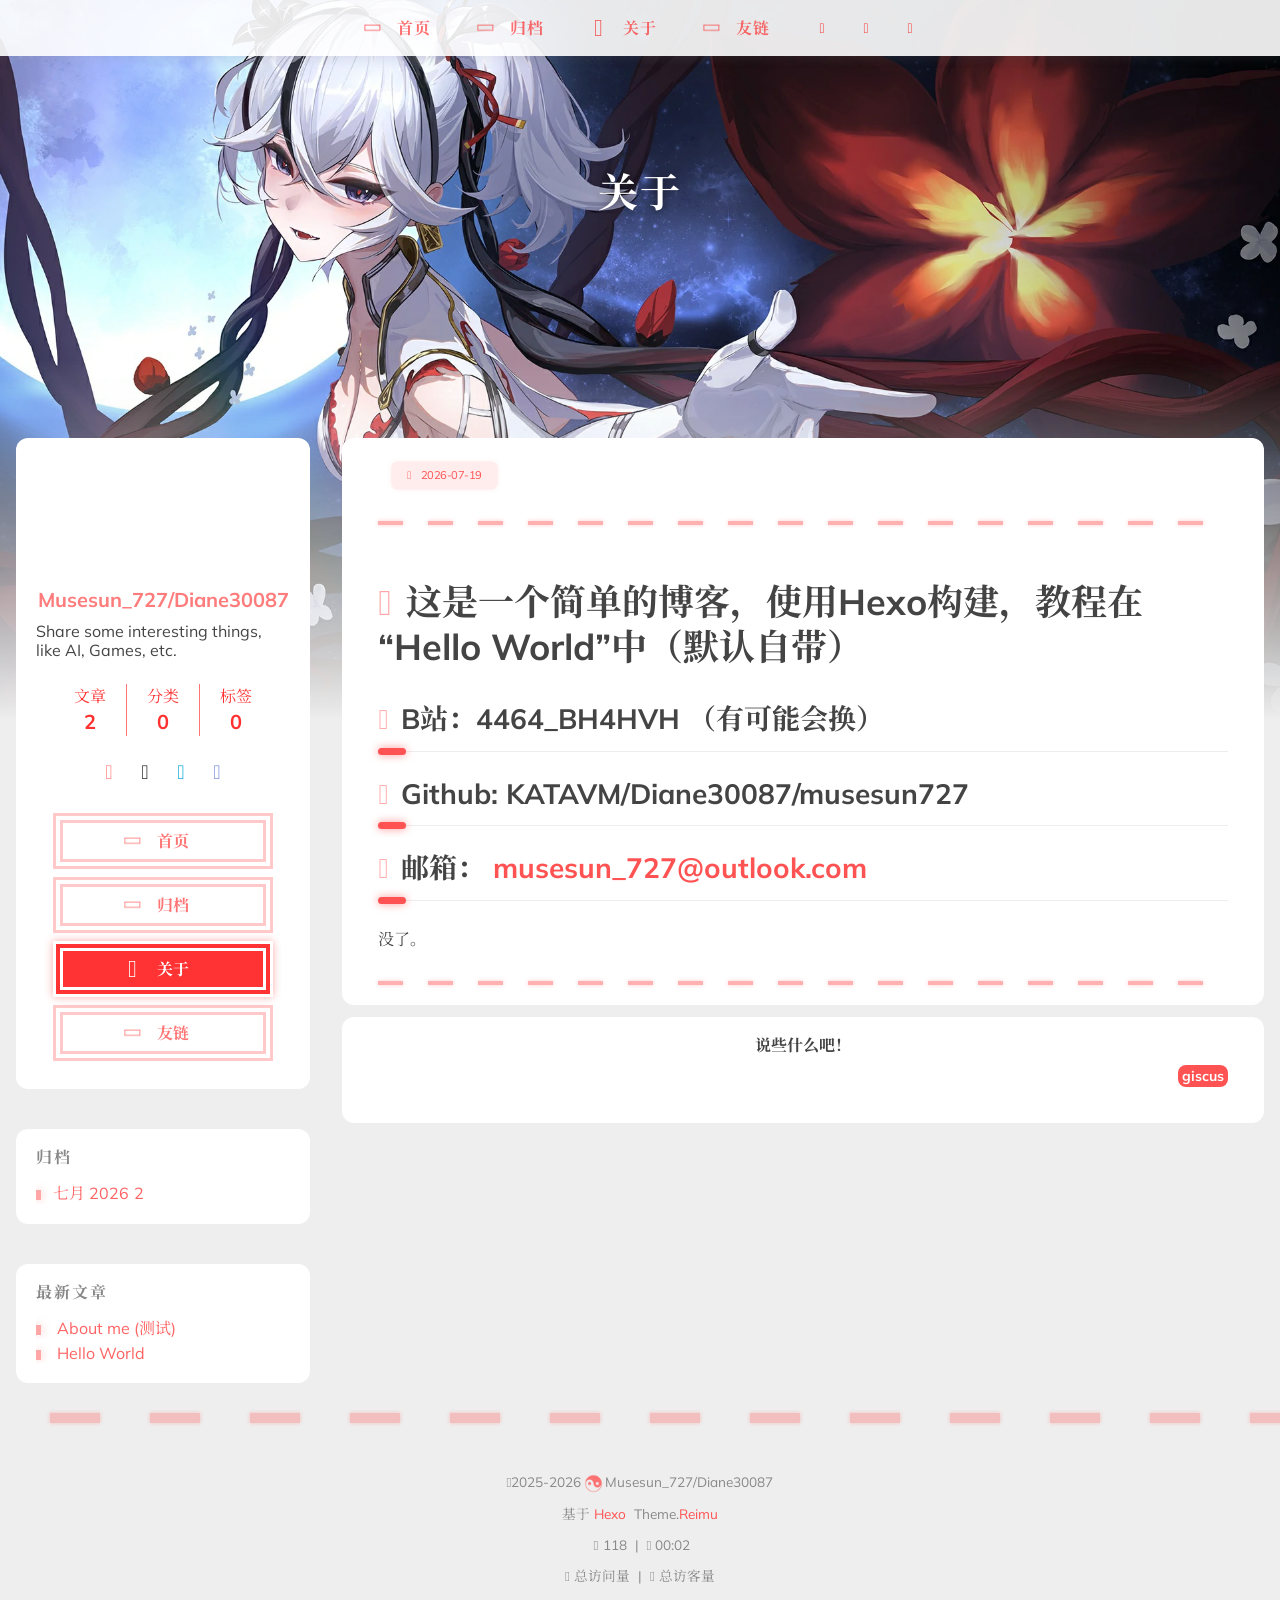
==== commit 0b76cb77: "Site updated: 2026-07-19 17:20:05" ====
--- a/about/index.html
+++ b/about/index.html
@@ -14,7 +14,7 @@
 
   <script>window.REIMU_CONFIG = {};window.REIMU_CONFIG.icon_font = '4552607_ex15nbittbh';window.REIMU_CONFIG.clipboard_tips = {"success":{"zh-CN":"复制成功 (*^▽^*)"},"fail":{"zh-CN":"复制失败 (ﾟ⊿ﾟ)ﾂ"},"copyright":{"enable":false,"count":50,"license_type":"by-nc-sa"}};window.REIMU_CONFIG.clipboard_tips.copyright.content = '本博客所有文章除特别声明外，均采用 BY-NC-SA 许可协议。转载请注明出处！';window.REIMU_CONFIG.code_block = {"expand":true};window.REIMU_CONFIG.base = 'https://musesun727.github.io';window.REIMU_CONFIG.relative = '/';</script>
   <title>
-    Musesun&#39;s Blog.
+    关于 | Musesun&#39;s Blog.
   </title>
   <meta name="viewport" content="width=device-width, initial-scale=1, shrink-to-fit=no">
     <link rel="preconnect" href="https://fonts.gstatic.com" crossorigin><link rel="preload" as="style" href="https://fonts.googleapis.com/css?family=Mulish:400,400italic,700,700italic|Noto Serif SC:400,400italic,700,700italic&display=swap"><link rel="stylesheet" href="https://fonts.googleapis.com/css?family=Mulish:400,400italic,700,700italic|Noto Serif SC:400,400italic,700,700italic&display=swap" media="print" onload="this.media='all'">
@@ -24,14 +24,14 @@
 
     <meta name="description" content="这是一个简单的博客，使用Hexo构建，教程在“Hello World”中（默认自带）  B站：4464_BH4HVH （有可能会换）  Github: KATAVM&#x2F;Diane30087&#x2F;musesun727  邮箱： musesun_727@outlook.com 没了。">
 <meta property="og:type" content="website">
-<meta property="og:title" content="Musesun&#39;s Blog.">
+<meta property="og:title" content="关于">
 <meta property="og:url" content="https://musesun727.github.io/about/index.html">
 <meta property="og:site_name" content="Musesun&#39;s Blog.">
 <meta property="og:description" content="这是一个简单的博客，使用Hexo构建，教程在“Hello World”中（默认自带）  B站：4464_BH4HVH （有可能会换）  Github: KATAVM&#x2F;Diane30087&#x2F;musesun727  邮箱： musesun_727@outlook.com 没了。">
 <meta property="og:locale" content="zh_CN">
 <meta property="og:image" content="https://musesun727.github.io/images/banner.webp">
-<meta property="article:published_time" content="2026-07-19T08:50:37.667Z">
-<meta property="article:modified_time" content="2026-07-19T08:50:37.667Z">
+<meta property="article:published_time" content="2026-07-19T09:19:24.000Z">
+<meta property="article:modified_time" content="2026-07-19T09:19:38.786Z">
 <meta property="article:author" content="Musesun_727&#x2F;Diane30087">
 <meta name="twitter:card" content="summary">
 <meta name="twitter:image" content="https://musesun727.github.io/images/banner.webp">
@@ -135,14 +135,13 @@
 <header id="header" aria-label="Site header">
       <picture>
       </picture>
-        <img  fetchpriority="high" src="/images/banner.webp" alt="">
+        <img  fetchpriority="high" src="/images/banner.webp" alt="关于">
   <div id="header-outer">
     <div id="header-title">
           <span id="logo">
-            <h1 data-aos="slide-up">Musesun&#39;s Blog.</h1>
+            <h1 data-aos="slide-up">关于</h1>
           </span>
         <h2 id="subtitle-wrap" data-aos="slide-down">
-              <span id="subtitle">Share some interesting things, like AI, Games, etc.</span>
         </h2>
     </div>
   </div>
@@ -257,7 +256,7 @@
     <div class="article-meta">
       <div class="article-date">
   <span class="article-date-link icon-calendar" data-aos="zoom-in">
-    <time datetime="2026-07-19T08:50:37.667Z" itemprop="datePublished">2026-07-19</time>
+    <time datetime="2026-07-19T09:19:24.000Z" itemprop="datePublished">2026-07-19</time>
     <time style="display: none;" id="post-update-time">2026-07-19</time>
   </span>
 </div>
@@ -488,13 +487,13 @@
       <script data-pjax>
         window.REIMU_POST = {
           author: "Musesun_727/Diane30087",
-          title: "",
+          title: "关于",
           url: "https://musesun727.github.io/about/index.html",
           excerpt: "",
           description: "",
           stripContent: " 这是一个简单的博客，使用Hexo构建，教程在“Hello World”中（默认自带）  B站：4464_BH4HVH （有可能会换）  Github: KATAVM/Diane30087/musesun727  邮箱： musesun_727@outlook.com 没了。 ",
-          date: "Sun Jul 19 2026 16:50:37 GMT+0800",
-          updated: "Sun Jul 19 2026 16:50:37 GMT+0800",
+          date: "Sun Jul 19 2026 17:19:24 GMT+0800",
+          updated: "Sun Jul 19 2026 17:19:38 GMT+0800",
           cover: "/images/banner.webp",
         };
       </script>
